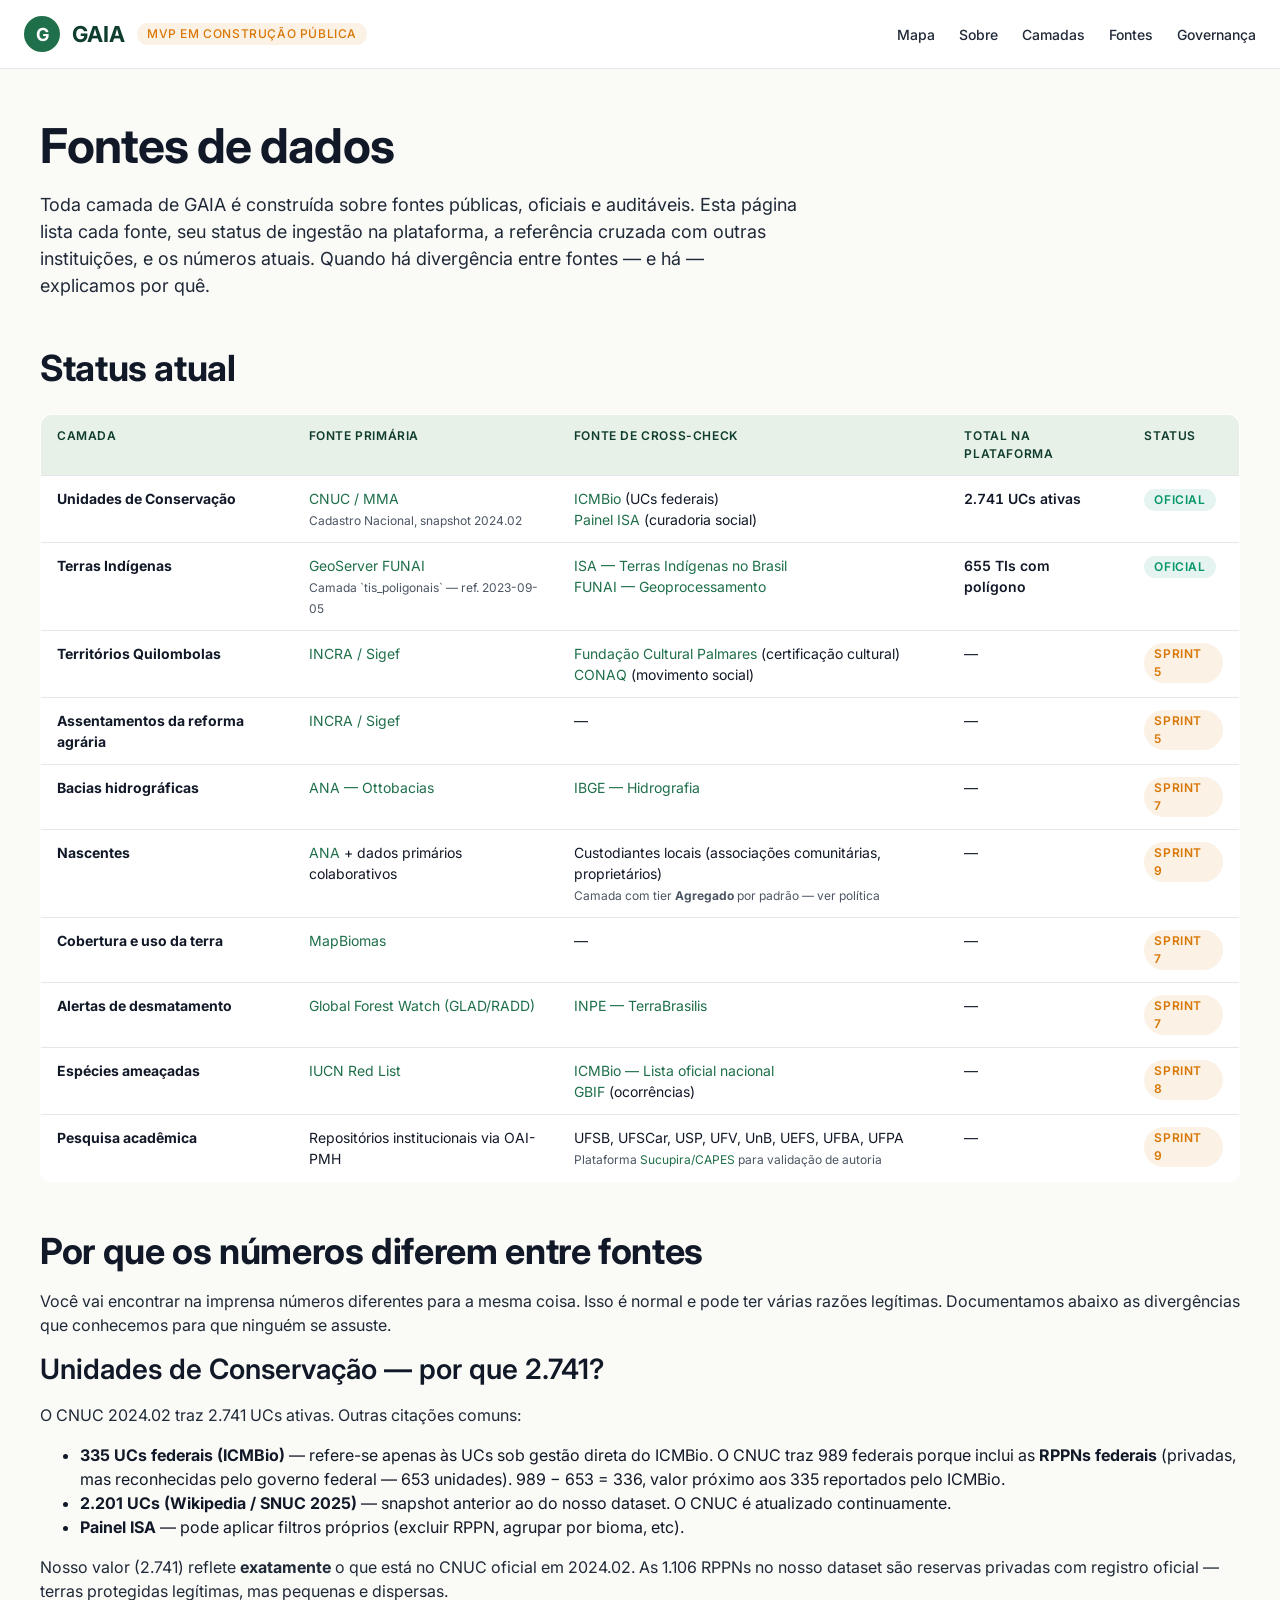
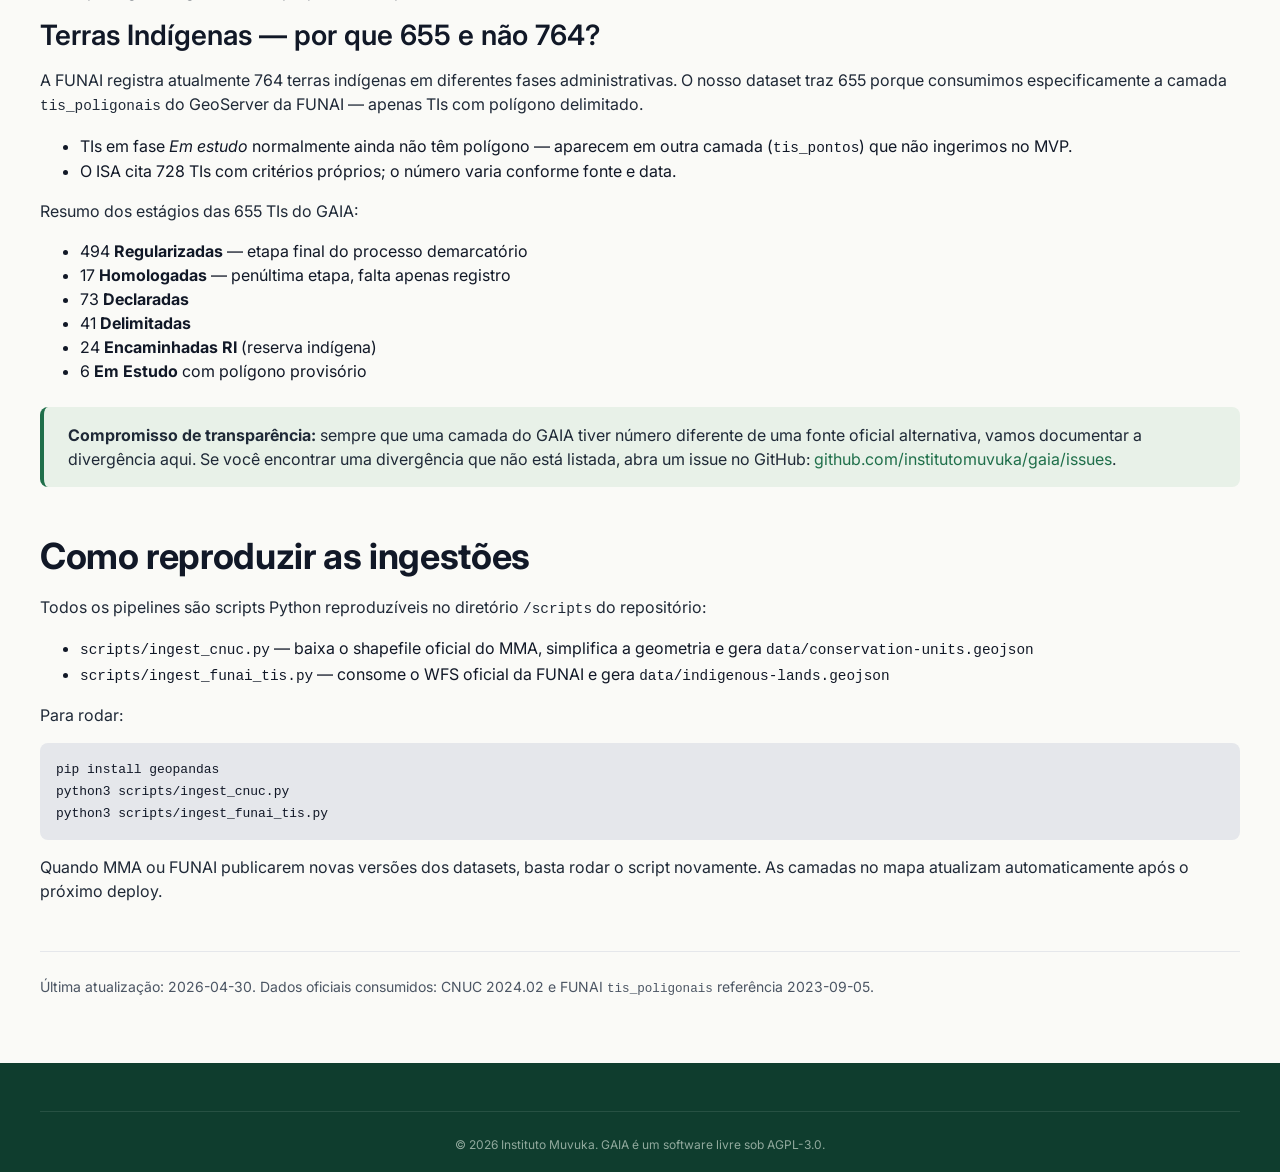
==== modules/governance/fontes.html @ 679b0a31 "feat: ingestão oficial CNUC (2741 UCs) + FUNAI (655 TIs) + página Fontes" ====
<!doctype html>
<html lang="pt-BR">
<head>
  <meta charset="utf-8" />
  <meta name="viewport" content="width=device-width, initial-scale=1, viewport-fit=cover" />
  <meta name="description" content="GAIA — fontes oficiais de dados, com auditoria pública e cross-check entre instituições." />
  <title>Fontes — GAIA</title>

  <link rel="stylesheet" href="../../styles/tokens.css" />
  <link rel="stylesheet" href="../../styles/base.css" />
  <link rel="stylesheet" href="../../styles/components.css" />

  <style>
    .fontes-table {
      width: 100%;
      border-collapse: collapse;
      margin: var(--gaia-space-6) 0;
      font-size: var(--gaia-text-sm);
      background: var(--gaia-card);
      border: 1px solid var(--gaia-border);
      border-radius: var(--gaia-radius-lg);
      overflow: hidden;
    }
    .fontes-table th, .fontes-table td {
      padding: var(--gaia-space-3) var(--gaia-space-4);
      text-align: left;
      border-bottom: 1px solid var(--gaia-border);
      vertical-align: top;
    }
    .fontes-table th {
      background: var(--gaia-green-100);
      color: var(--gaia-green-900);
      font-weight: 600;
      font-size: var(--gaia-text-xs);
      text-transform: uppercase;
      letter-spacing: 0.05em;
    }
    .fontes-table tr:last-child td { border-bottom: 0; }
    .fontes-table .num { font-variant-numeric: tabular-nums; font-weight: 600; }

    .fontes-status {
      display: inline-block;
      padding: 2px 10px;
      border-radius: var(--gaia-radius-pill);
      font-size: var(--gaia-text-xs);
      font-weight: 600;
      text-transform: uppercase;
      letter-spacing: 0.05em;
    }
    .fontes-status--official { background: rgba(5, 150, 105, 0.1); color: var(--gaia-success-500); }
    .fontes-status--planned  { background: rgba(217, 119, 6, 0.1); color: var(--gaia-warn-500); }
    .fontes-status--review   { background: rgba(31, 111, 74, 0.1); color: var(--gaia-green-700); }

    .fontes-callout {
      background: var(--gaia-green-100);
      border-left: 4px solid var(--gaia-green-700);
      padding: var(--gaia-space-4) var(--gaia-space-6);
      border-radius: var(--gaia-radius-md);
      margin: var(--gaia-space-6) 0;
    }
    .fontes-callout p { margin: 0; }
  </style>
</head>
<body>
  <a href="#main" class="skip-link">Pular para o conteúdo</a>

  <header class="gaia-header" role="banner">
    <a href="../../index.html" class="gaia-header__brand" style="text-decoration: none; display: flex; align-items: center; gap: var(--gaia-space-3);">
      <span class="gaia-header__brand-mark" aria-hidden="true">G</span>
      <span>GAIA</span>
      <span style="font-size: var(--gaia-text-xs); font-weight: 500; color: var(--gaia-warn-500); background: rgba(217, 119, 6, 0.1); padding: 2px 10px; border-radius: var(--gaia-radius-pill); text-transform: uppercase; letter-spacing: 0.05em;">MVP em construção pública</span>
    </a>
    <nav aria-label="Navegação principal">
      <ul class="gaia-header__nav">
        <li><a href="../map/map.html">Mapa</a></li>
        <li><a href="../../index.html#sobre">Sobre</a></li>
        <li><a href="../../index.html#camadas">Camadas</a></li>
        <li><a href="./fontes.html">Fontes</a></li>
        <li><a href="../../index.html#governanca">Governança</a></li>
      </ul>
    </nav>
  </header>

  <main id="main" class="gaia-container" style="padding: var(--gaia-space-12) 0;">

    <h1>Fontes de dados</h1>
    <p style="font-size: var(--gaia-text-lg); max-width: 760px;">
      Toda camada de GAIA é construída sobre fontes públicas, oficiais e auditáveis. Esta página lista cada fonte, seu status de ingestão na plataforma, a referência cruzada com outras instituições, e os números atuais. Quando há divergência entre fontes — e há — explicamos por quê.
    </p>

    <h2 style="margin-top: var(--gaia-space-12);">Status atual</h2>

    <table class="fontes-table">
      <thead>
        <tr>
          <th>Camada</th>
          <th>Fonte primária</th>
          <th>Fonte de cross-check</th>
          <th>Total na plataforma</th>
          <th>Status</th>
        </tr>
      </thead>
      <tbody>
        <tr>
          <td><strong>Unidades de Conservação</strong></td>
          <td>
            <a href="https://dados.mma.gov.br/dataset/unidadesdeconservacao" target="_blank" rel="noopener">CNUC / MMA</a><br>
            <span style="color: var(--gaia-ink-500); font-size: var(--gaia-text-xs);">Cadastro Nacional, snapshot 2024.02</span>
          </td>
          <td>
            <a href="https://www.gov.br/icmbio/" target="_blank" rel="noopener">ICMBio</a> (UCs federais)<br>
            <a href="https://uc.socioambiental.org/" target="_blank" rel="noopener">Painel ISA</a> (curadoria social)
          </td>
          <td class="num">2.741 UCs ativas</td>
          <td><span class="fontes-status fontes-status--official">Oficial</span></td>
        </tr>
        <tr>
          <td><strong>Terras Indígenas</strong></td>
          <td>
            <a href="https://geoserver.funai.gov.br/" target="_blank" rel="noopener">GeoServer FUNAI</a><br>
            <span style="color: var(--gaia-ink-500); font-size: var(--gaia-text-xs);">Camada `tis_poligonais` — ref. 2023-09-05</span>
          </td>
          <td>
            <a href="https://terrasindigenas.org.br/" target="_blank" rel="noopener">ISA — Terras Indígenas no Brasil</a><br>
            <a href="https://www.gov.br/funai/pt-br/atuacao/terras-indigenas/geoprocessamento-e-mapas" target="_blank" rel="noopener">FUNAI — Geoprocessamento</a>
          </td>
          <td class="num">655 TIs com polígono</td>
          <td><span class="fontes-status fontes-status--official">Oficial</span></td>
        </tr>
        <tr>
          <td><strong>Territórios Quilombolas</strong></td>
          <td>
            <a href="https://acervofundiario.incra.gov.br/" target="_blank" rel="noopener">INCRA / Sigef</a>
          </td>
          <td>
            <a href="https://www.gov.br/palmares/" target="_blank" rel="noopener">Fundação Cultural Palmares</a> (certificação cultural)<br>
            <a href="https://www.conaq.org.br/" target="_blank" rel="noopener">CONAQ</a> (movimento social)
          </td>
          <td>—</td>
          <td><span class="fontes-status fontes-status--planned">Sprint 5</span></td>
        </tr>
        <tr>
          <td><strong>Assentamentos da reforma agrária</strong></td>
          <td>
            <a href="https://acervofundiario.incra.gov.br/" target="_blank" rel="noopener">INCRA / Sigef</a>
          </td>
          <td>—</td>
          <td>—</td>
          <td><span class="fontes-status fontes-status--planned">Sprint 5</span></td>
        </tr>
        <tr>
          <td><strong>Bacias hidrográficas</strong></td>
          <td>
            <a href="https://metadados.snirh.gov.br/" target="_blank" rel="noopener">ANA — Ottobacias</a>
          </td>
          <td>
            <a href="https://www.ibge.gov.br/geociencias/" target="_blank" rel="noopener">IBGE — Hidrografia</a>
          </td>
          <td>—</td>
          <td><span class="fontes-status fontes-status--planned">Sprint 7</span></td>
        </tr>
        <tr>
          <td><strong>Nascentes</strong></td>
          <td>
            <a href="https://www.ana.gov.br/" target="_blank" rel="noopener">ANA</a> + dados primários colaborativos
          </td>
          <td>
            Custodiantes locais (associações comunitárias, proprietários)<br>
            <span style="color: var(--gaia-ink-500); font-size: var(--gaia-text-xs);">Camada com tier <strong>Agregado</strong> por padrão — ver política</span>
          </td>
          <td>—</td>
          <td><span class="fontes-status fontes-status--planned">Sprint 9</span></td>
        </tr>
        <tr>
          <td><strong>Cobertura e uso da terra</strong></td>
          <td>
            <a href="https://mapbiomas.org/" target="_blank" rel="noopener">MapBiomas</a>
          </td>
          <td>—</td>
          <td>—</td>
          <td><span class="fontes-status fontes-status--planned">Sprint 7</span></td>
        </tr>
        <tr>
          <td><strong>Alertas de desmatamento</strong></td>
          <td>
            <a href="https://www.globalforestwatch.org/" target="_blank" rel="noopener">Global Forest Watch (GLAD/RADD)</a>
          </td>
          <td>
            <a href="http://terrabrasilis.dpi.inpe.br/" target="_blank" rel="noopener">INPE — TerraBrasilis</a>
          </td>
          <td>—</td>
          <td><span class="fontes-status fontes-status--planned">Sprint 7</span></td>
        </tr>
        <tr>
          <td><strong>Espécies ameaçadas</strong></td>
          <td>
            <a href="https://www.iucnredlist.org/" target="_blank" rel="noopener">IUCN Red List</a>
          </td>
          <td>
            <a href="https://www.gov.br/icmbio/pt-br/assuntos/biodiversidade/fauna-brasileira/lista-de-especies" target="_blank" rel="noopener">ICMBio — Lista oficial nacional</a><br>
            <a href="https://www.gbif.org/" target="_blank" rel="noopener">GBIF</a> (ocorrências)
          </td>
          <td>—</td>
          <td><span class="fontes-status fontes-status--planned">Sprint 8</span></td>
        </tr>
        <tr>
          <td><strong>Pesquisa acadêmica</strong></td>
          <td>
            Repositórios institucionais via OAI-PMH
          </td>
          <td>
            UFSB, UFSCar, USP, UFV, UnB, UEFS, UFBA, UFPA<br>
            <span style="color: var(--gaia-ink-500); font-size: var(--gaia-text-xs);">Plataforma <a href="https://sucupira.capes.gov.br/" target="_blank" rel="noopener">Sucupira/CAPES</a> para validação de autoria</span>
          </td>
          <td>—</td>
          <td><span class="fontes-status fontes-status--planned">Sprint 9</span></td>
        </tr>
      </tbody>
    </table>

    <h2 style="margin-top: var(--gaia-space-12);">Por que os números diferem entre fontes</h2>

    <p>Você vai encontrar na imprensa números diferentes para a mesma coisa. Isso é normal e pode ter várias razões legítimas. Documentamos abaixo as divergências que conhecemos para que ninguém se assuste.</p>

    <h3>Unidades de Conservação — por que 2.741?</h3>

    <p>O CNUC 2024.02 traz 2.741 UCs ativas. Outras citações comuns:</p>

    <ul>
      <li><strong>335 UCs federais (ICMBio)</strong> — refere-se apenas às UCs sob gestão direta do ICMBio. O CNUC traz 989 federais porque inclui as <strong>RPPNs federais</strong> (privadas, mas reconhecidas pelo governo federal — 653 unidades). 989 − 653 = 336, valor próximo aos 335 reportados pelo ICMBio.</li>
      <li><strong>2.201 UCs (Wikipedia / SNUC 2025)</strong> — snapshot anterior ao do nosso dataset. O CNUC é atualizado continuamente.</li>
      <li><strong>Painel ISA</strong> — pode aplicar filtros próprios (excluir RPPN, agrupar por bioma, etc).</li>
    </ul>

    <p>Nosso valor (2.741) reflete <strong>exatamente</strong> o que está no CNUC oficial em 2024.02. As 1.106 RPPNs no nosso dataset são reservas privadas com registro oficial — terras protegidas legítimas, mas pequenas e dispersas.</p>

    <h3>Terras Indígenas — por que 655 e não 764?</h3>

    <p>A FUNAI registra atualmente 764 terras indígenas em diferentes fases administrativas. O nosso dataset traz 655 porque consumimos especificamente a camada <code>tis_poligonais</code> do GeoServer da FUNAI — apenas TIs com polígono delimitado.</p>

    <ul>
      <li>TIs em fase <em>Em estudo</em> normalmente ainda não têm polígono — aparecem em outra camada (<code>tis_pontos</code>) que não ingerimos no MVP.</li>
      <li>O ISA cita 728 TIs com critérios próprios; o número varia conforme fonte e data.</li>
    </ul>

    <p>Resumo dos estágios das 655 TIs do GAIA:</p>
    <ul>
      <li>494 <strong>Regularizadas</strong> — etapa final do processo demarcatório</li>
      <li>17 <strong>Homologadas</strong> — penúltima etapa, falta apenas registro</li>
      <li>73 <strong>Declaradas</strong></li>
      <li>41 <strong>Delimitadas</strong></li>
      <li>24 <strong>Encaminhadas RI</strong> (reserva indígena)</li>
      <li>6 <strong>Em Estudo</strong> com polígono provisório</li>
    </ul>

    <div class="fontes-callout">
      <p><strong>Compromisso de transparência:</strong> sempre que uma camada do GAIA tiver número diferente de uma fonte oficial alternativa, vamos documentar a divergência aqui. Se você encontrar uma divergência que não está listada, abra um issue no GitHub: <a href="https://github.com/institutomuvuka/gaia/issues" target="_blank" rel="noopener">github.com/institutomuvuka/gaia/issues</a>.</p>
    </div>

    <h2 style="margin-top: var(--gaia-space-12);">Como reproduzir as ingestões</h2>

    <p>Todos os pipelines são scripts Python reproduzíveis no diretório <code>/scripts</code> do repositório:</p>

    <ul>
      <li><code>scripts/ingest_cnuc.py</code> — baixa o shapefile oficial do MMA, simplifica a geometria e gera <code>data/conservation-units.geojson</code></li>
      <li><code>scripts/ingest_funai_tis.py</code> — consome o WFS oficial da FUNAI e gera <code>data/indigenous-lands.geojson</code></li>
    </ul>

    <p>Para rodar:</p>
    <pre><code>pip install geopandas
python3 scripts/ingest_cnuc.py
python3 scripts/ingest_funai_tis.py</code></pre>

    <p>Quando MMA ou FUNAI publicarem novas versões dos datasets, basta rodar o script novamente. As camadas no mapa atualizam automaticamente após o próximo deploy.</p>

    <p style="margin-top: var(--gaia-space-12); padding-top: var(--gaia-space-6); border-top: 1px solid var(--gaia-border); color: var(--gaia-ink-500); font-size: var(--gaia-text-sm);">
      Última atualização: 2026-04-30. Dados oficiais consumidos: CNUC 2024.02 e FUNAI <code>tis_poligonais</code> referência 2023-09-05.
    </p>

  </main>

  <footer class="gaia-footer" role="contentinfo">
    <div class="gaia-container gaia-footer__legal" style="text-align: center;">
      © 2026 Instituto Muvuka. GAIA é um software livre sob AGPL-3.0.
    </div>
  </footer>

</body>
</html>
---- styles/tokens.css ----
/* ============================================================
   GAIA — Design tokens
   Princípio: cada cor, fonte ou espaçamento usado na plataforma
   nasce aqui. Mudou aqui, muda em todo lugar.
   ============================================================ */

:root {
  /* Cores institucionais (Muvuka) */
  --gaia-green-900: #0F3D2E;   /* mata profunda */
  --gaia-green-700: #1F6F4A;   /* primário */
  --gaia-green-500: #2F9362;   /* primário claro */
  --gaia-green-300: #8FB339;   /* acento (cerrado) */
  --gaia-green-100: #E8F1E8;   /* fundo claro */

  --gaia-water-700: #1A5F8A;   /* água — usado em hidrografia/nascentes */
  --gaia-water-500: #2F8FBE;
  --gaia-water-100: #E4F1F8;

  --gaia-earth-700: #8B5A2B;   /* solo / terras */
  --gaia-earth-500: #C68B47;
  --gaia-earth-100: #F6EBDB;

  --gaia-warn-500:  #D97706;   /* alertas (desmatamento) */
  --gaia-danger-500: #B91C1C;  /* dado restrito / risco */
  --gaia-success-500: #059669;

  --gaia-ink-900: #111827;
  --gaia-ink-700: #1F2937;
  --gaia-ink-500: #4B5563;
  --gaia-ink-300: #9CA3AF;
  --gaia-ink-100: #E5E7EB;
  --gaia-bg:      #FAFAF7;
  --gaia-card:    #FFFFFF;
  --gaia-border:  #E5E7EB;

  /* Tipografia */
  --gaia-font-sans: 'Inter', -apple-system, BlinkMacSystemFont, 'Segoe UI', Roboto, sans-serif;
  --gaia-font-mono: 'JetBrains Mono', 'Consolas', monospace;

  --gaia-text-xs:   12px;
  --gaia-text-sm:   14px;
  --gaia-text-base: 16px;
  --gaia-text-lg:   18px;
  --gaia-text-xl:   22px;
  --gaia-text-2xl:  28px;
  --gaia-text-3xl:  36px;
  --gaia-text-4xl:  48px;

  --gaia-line-tight:  1.2;
  --gaia-line-normal: 1.5;
  --gaia-line-loose:  1.7;

  /* Espaçamentos */
  --gaia-space-1: 4px;
  --gaia-space-2: 8px;
  --gaia-space-3: 12px;
  --gaia-space-4: 16px;
  --gaia-space-6: 24px;
  --gaia-space-8: 32px;
  --gaia-space-12: 48px;
  --gaia-space-16: 64px;

  /* Bordas e sombras */
  --gaia-radius-sm: 4px;
  --gaia-radius-md: 8px;
  --gaia-radius-lg: 12px;
  --gaia-radius-pill: 999px;

  --gaia-shadow-sm: 0 1px 2px rgba(15, 61, 46, 0.04);
  --gaia-shadow-md: 0 4px 12px rgba(15, 61, 46, 0.08);
  --gaia-shadow-lg: 0 12px 32px rgba(15, 61, 46, 0.12);

  /* Tier de sensibilidade — referência visual da política de dados */
  --gaia-tier-public:    var(--gaia-success-500);
  --gaia-tier-aggregated: var(--gaia-warn-500);
  --gaia-tier-restricted: var(--gaia-danger-500);

  /* Z-index */
  --gaia-z-base:    1;
  --gaia-z-overlay: 10;
  --gaia-z-modal:   100;
  --gaia-z-toast:   1000;
}
---- styles/base.css ----
/* ============================================================
   GAIA — Base styles
   Reset minimalista + tipografia base.
   ============================================================ */

@import url('https://fonts.googleapis.com/css2?family=Inter:wght@400;500;600;700&display=swap');

*, *::before, *::after { box-sizing: border-box; }

html { -webkit-text-size-adjust: 100%; }

body {
  margin: 0;
  font-family: var(--gaia-font-sans);
  font-size: var(--gaia-text-base);
  line-height: var(--gaia-line-normal);
  color: var(--gaia-ink-900);
  background: var(--gaia-bg);
  -webkit-font-smoothing: antialiased;
  -moz-osx-font-smoothing: grayscale;
}

h1, h2, h3, h4, h5, h6 { margin: 0 0 var(--gaia-space-4); line-height: var(--gaia-line-tight); color: var(--gaia-ink-900); }
h1 { font-size: var(--gaia-text-4xl); font-weight: 700; letter-spacing: -0.02em; }
h2 { font-size: var(--gaia-text-3xl); font-weight: 700; letter-spacing: -0.01em; }
h3 { font-size: var(--gaia-text-2xl); font-weight: 600; }
h4 { font-size: var(--gaia-text-xl); font-weight: 600; }

p { margin: 0 0 var(--gaia-space-4); color: var(--gaia-ink-700); }

a { color: var(--gaia-green-700); text-decoration: none; }
a:hover { text-decoration: underline; }

img, svg { display: block; max-width: 100%; }

button { font-family: inherit; cursor: pointer; }

code, pre {
  font-family: var(--gaia-font-mono);
  font-size: 0.9em;
}
pre {
  background: var(--gaia-ink-100);
  padding: var(--gaia-space-4);
  border-radius: var(--gaia-radius-md);
  overflow-x: auto;
}

/* Acessibilidade */
:focus-visible {
  outline: 3px solid var(--gaia-green-500);
  outline-offset: 2px;
}

.sr-only {
  position: absolute;
  width: 1px; height: 1px;
  padding: 0; margin: -1px;
  overflow: hidden;
  clip: rect(0,0,0,0);
  white-space: nowrap;
  border: 0;
}

.skip-link {
  position: absolute; top: -40px; left: 0;
  background: var(--gaia-green-700);
  color: white;
  padding: var(--gaia-space-2) var(--gaia-space-4);
  z-index: var(--gaia-z-modal);
}
.skip-link:focus { top: 0; }

@media (prefers-reduced-motion: reduce) {
  *, *::before, *::after { transition-duration: 0.01ms !important; animation-duration: 0.01ms !important; }
}
---- styles/components.css ----
/* ============================================================
   GAIA — Componentes reutilizáveis
   Cada componente é uma classe única, sem dependências.
   ============================================================ */

/* ---- Container ---- */
.gaia-container {
  width: 100%;
  max-width: 1200px;
  margin: 0 auto;
  padding: 0 var(--gaia-space-6);
}

/* ---- Header institucional ---- */
.gaia-header {
  display: flex;
  align-items: center;
  justify-content: space-between;
  padding: var(--gaia-space-4) var(--gaia-space-6);
  background: var(--gaia-card);
  border-bottom: 1px solid var(--gaia-border);
  position: sticky; top: 0; z-index: var(--gaia-z-overlay);
}
.gaia-header__brand {
  display: flex; align-items: center; gap: var(--gaia-space-3);
  font-weight: 700; font-size: var(--gaia-text-xl);
  color: var(--gaia-green-900);
}
.gaia-header__brand-mark {
  width: 36px; height: 36px;
  background: var(--gaia-green-700);
  border-radius: var(--gaia-radius-pill);
  display: flex; align-items: center; justify-content: center;
  color: white; font-weight: 700; font-size: var(--gaia-text-lg);
}
.gaia-header__nav {
  display: flex; gap: var(--gaia-space-6);
  list-style: none; padding: 0; margin: 0;
}
.gaia-header__nav a {
  color: var(--gaia-ink-700);
  font-weight: 500;
  font-size: var(--gaia-text-sm);
}
.gaia-header__nav a:hover { color: var(--gaia-green-700); }

/* ---- Botões ---- */
.gaia-btn {
  display: inline-flex; align-items: center; gap: var(--gaia-space-2);
  padding: var(--gaia-space-3) var(--gaia-space-6);
  font-size: var(--gaia-text-sm);
  font-weight: 600;
  border-radius: var(--gaia-radius-md);
  border: 1px solid transparent;
  transition: all 150ms ease;
}
.gaia-btn--primary {
  background: var(--gaia-green-700);
  color: white;
}
.gaia-btn--primary:hover { background: var(--gaia-green-900); }
.gaia-btn--secondary {
  background: var(--gaia-card);
  color: var(--gaia-ink-700);
  border-color: var(--gaia-border);
}
.gaia-btn--secondary:hover { border-color: var(--gaia-green-500); color: var(--gaia-green-700); }

/* ---- Card ---- */
.gaia-card {
  background: var(--gaia-card);
  border: 1px solid var(--gaia-border);
  border-radius: var(--gaia-radius-lg);
  padding: var(--gaia-space-6);
  box-shadow: var(--gaia-shadow-sm);
}

/* ---- Hero ---- */
.gaia-hero {
  padding: var(--gaia-space-16) 0 var(--gaia-space-12);
  background: linear-gradient(135deg, var(--gaia-green-100) 0%, var(--gaia-water-100) 100%);
  border-bottom: 1px solid var(--gaia-border);
}
.gaia-hero__title {
  font-size: clamp(36px, 6vw, 64px);
  font-weight: 700;
  letter-spacing: -0.03em;
  line-height: 1.05;
  color: var(--gaia-green-900);
  margin-bottom: var(--gaia-space-6);
}
.gaia-hero__title em { color: var(--gaia-green-700); font-style: normal; }
.gaia-hero__lead {
  font-size: var(--gaia-text-xl);
  line-height: var(--gaia-line-loose);
  color: var(--gaia-ink-700);
  max-width: 720px;
}
.gaia-hero__cta {
  display: flex; gap: var(--gaia-space-4); margin-top: var(--gaia-space-8); flex-wrap: wrap;
}

/* ---- Grid de features ---- */
.gaia-grid {
  display: grid;
  gap: var(--gaia-space-6);
  grid-template-columns: repeat(auto-fit, minmax(280px, 1fr));
}
.gaia-feature__icon {
  width: 48px; height: 48px;
  border-radius: var(--gaia-radius-md);
  background: var(--gaia-green-100);
  color: var(--gaia-green-700);
  display: flex; align-items: center; justify-content: center;
  font-size: var(--gaia-text-2xl);
  margin-bottom: var(--gaia-space-4);
}
.gaia-feature__title {
  font-size: var(--gaia-text-lg);
  font-weight: 600;
  margin-bottom: var(--gaia-space-2);
}
.gaia-feature__desc {
  font-size: var(--gaia-text-sm);
  color: var(--gaia-ink-500);
}

/* ---- Tier badge (política de dados sensíveis) ---- */
.gaia-tier {
  display: inline-flex; align-items: center; gap: var(--gaia-space-2);
  padding: var(--gaia-space-1) var(--gaia-space-3);
  border-radius: var(--gaia-radius-pill);
  font-size: var(--gaia-text-xs);
  font-weight: 600;
  text-transform: uppercase;
  letter-spacing: 0.05em;
}
.gaia-tier--public {
  background: rgba(5, 150, 105, 0.1);
  color: var(--gaia-success-500);
}
.gaia-tier--aggregated {
  background: rgba(217, 119, 6, 0.1);
  color: var(--gaia-warn-500);
}
.gaia-tier--restricted {
  background: rgba(185, 28, 28, 0.1);
  color: var(--gaia-danger-500);
}
.gaia-tier__dot {
  width: 8px; height: 8px; border-radius: 50%;
  background: currentColor;
}

/* ---- Footer ---- */
.gaia-footer {
  background: var(--gaia-green-900);
  color: var(--gaia-green-100);
  padding: var(--gaia-space-12) 0 var(--gaia-space-6);
}
.gaia-footer__grid {
  display: grid;
  grid-template-columns: 2fr 1fr 1fr 1fr;
  gap: var(--gaia-space-8);
  margin-bottom: var(--gaia-space-8);
}
.gaia-footer h4 {
  color: white;
  font-size: var(--gaia-text-sm);
  text-transform: uppercase;
  letter-spacing: 0.1em;
  margin-bottom: var(--gaia-space-4);
}
.gaia-footer ul { list-style: none; padding: 0; margin: 0; }
.gaia-footer ul li { margin-bottom: var(--gaia-space-2); }
.gaia-footer a { color: var(--gaia-green-100); font-size: var(--gaia-text-sm); }
.gaia-footer a:hover { color: white; }
.gaia-footer__legal {
  border-top: 1px solid rgba(255,255,255,0.1);
  padding-top: var(--gaia-space-6);
  font-size: var(--gaia-text-xs);
  color: rgba(232, 241, 232, 0.6);
}
@media (max-width: 720px) {
  .gaia-footer__grid { grid-template-columns: 1fr 1fr; }
  .gaia-header__nav { display: none; }
}
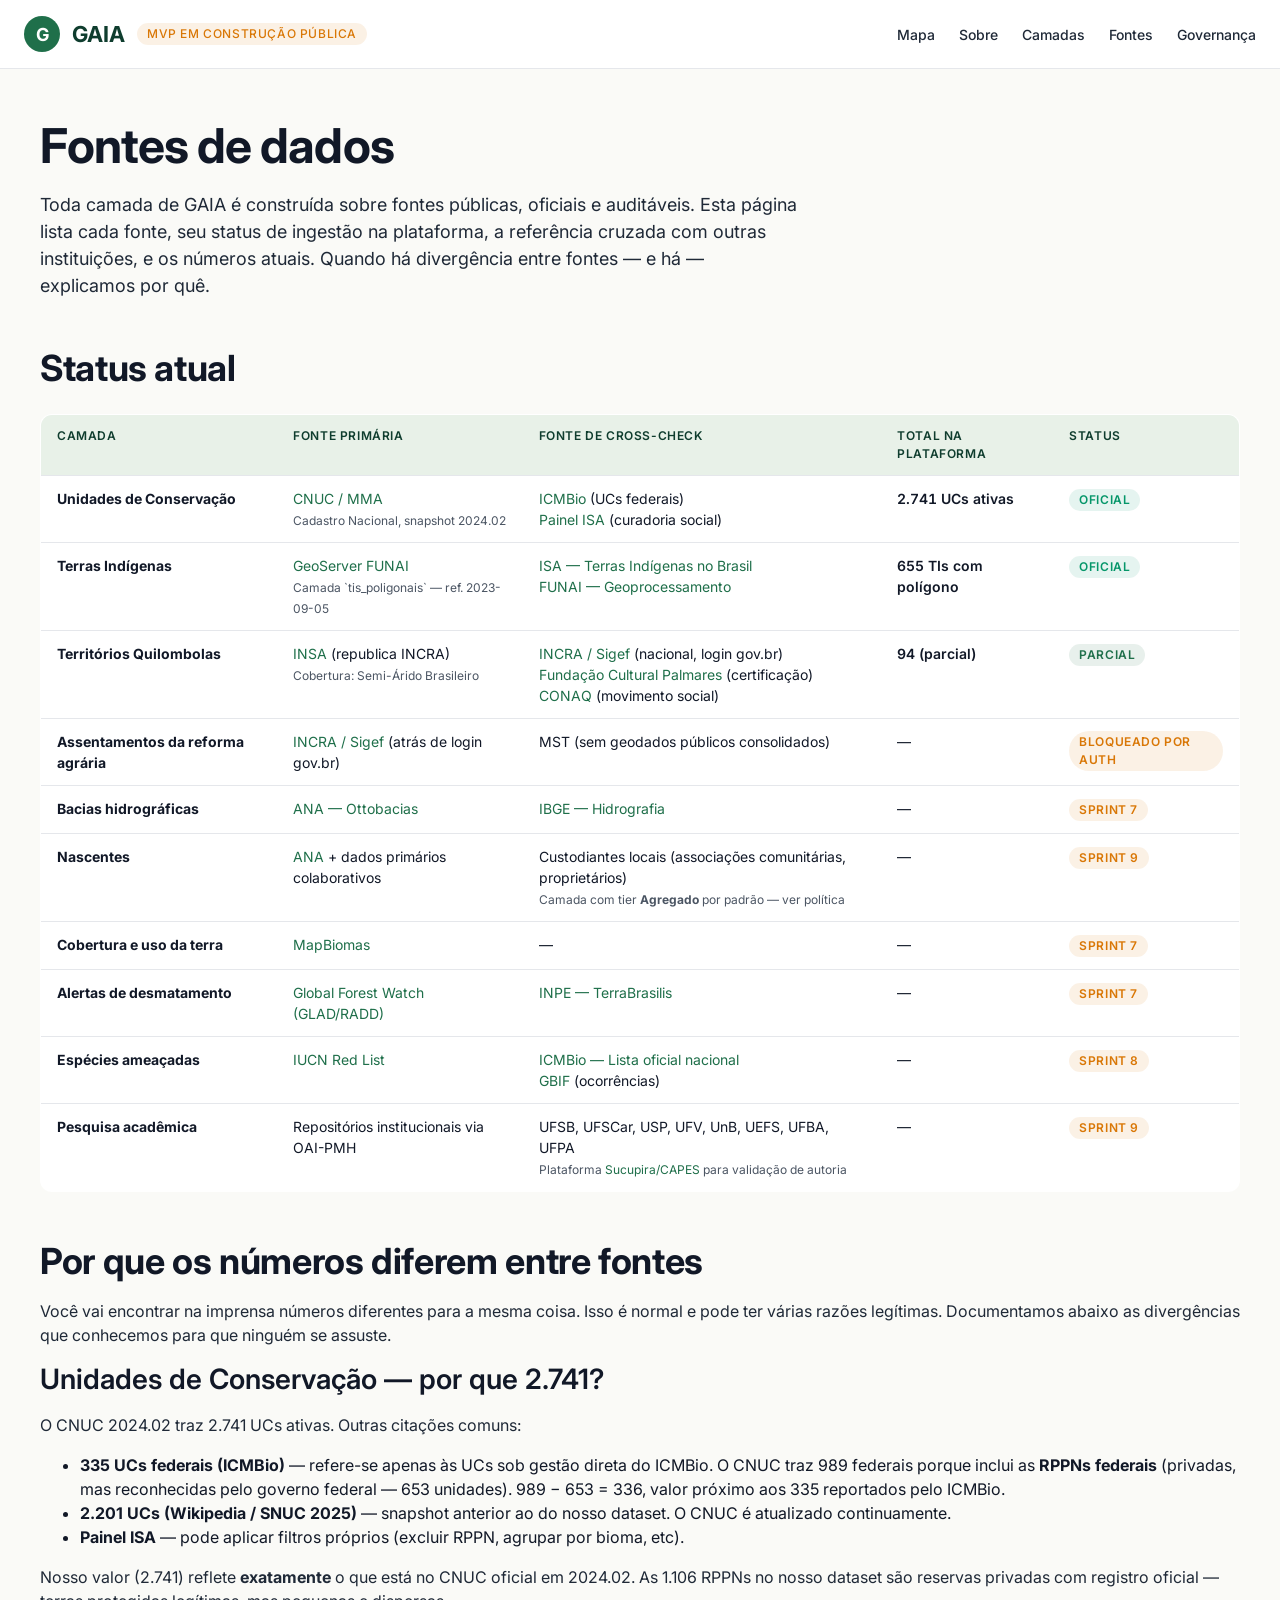
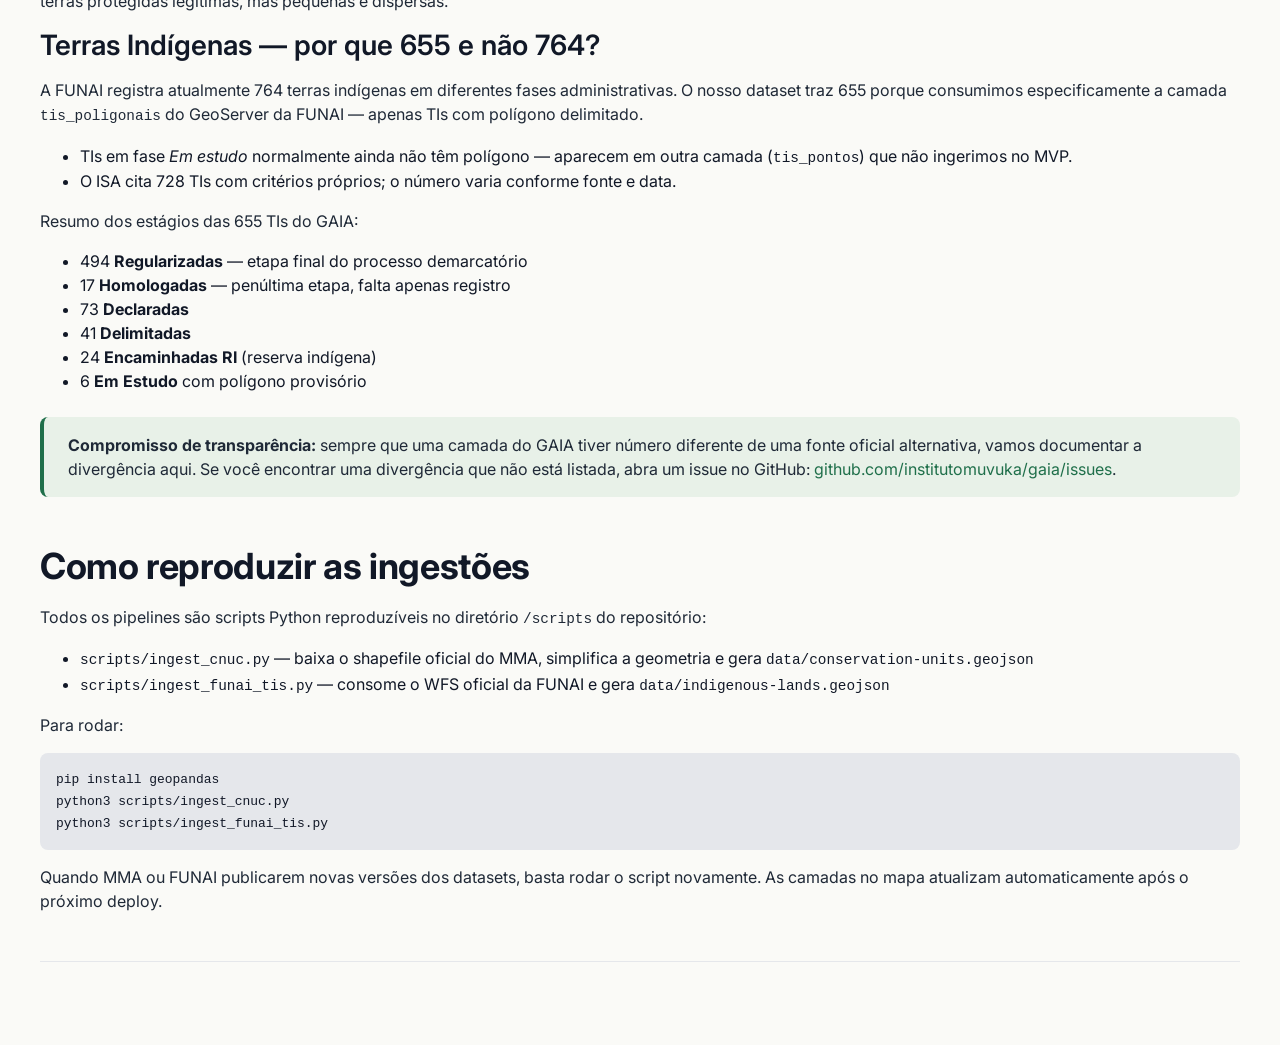
==== commit 9b876a0c: "feat: basemap OSM + camada Quilombolas SAB + busca por município (IBGE + Nominatim) - basemap trocad" ====
--- a/modules/governance/fontes.html
+++ b/modules/governance/fontes.html
@@ -130,23 +130,27 @@
         <tr>
           <td><strong>Territórios Quilombolas</strong></td>
           <td>
-            <a href="https://acervofundiario.incra.gov.br/" target="_blank" rel="noopener">INCRA / Sigef</a>
-          </td>
-          <td>
-            <a href="https://www.gov.br/palmares/" target="_blank" rel="noopener">Fundação Cultural Palmares</a> (certificação cultural)<br>
+            <a href="https://www.gov.br/insa/pt-br/centrais-de-conteudo/mapas" target="_blank" rel="noopener">INSA</a> (republica INCRA)<br>
+            <span style="color: var(--gaia-ink-500); font-size: var(--gaia-text-xs);">Cobertura: Semi-Árido Brasileiro</span>
+          </td>
+          <td>
+            <a href="https://acervofundiario.incra.gov.br/" target="_blank" rel="noopener">INCRA / Sigef</a> (nacional, login gov.br)<br>
+            <a href="https://www.gov.br/palmares/" target="_blank" rel="noopener">Fundação Cultural Palmares</a> (certificação)<br>
             <a href="https://www.conaq.org.br/" target="_blank" rel="noopener">CONAQ</a> (movimento social)
           </td>
-          <td>—</td>
-          <td><span class="fontes-status fontes-status--planned">Sprint 5</span></td>
+          <td class="num">94 (parcial)</td>
+          <td><span class="fontes-status fontes-status--review">Parcial</span></td>
         </tr>
         <tr>
           <td><strong>Assentamentos da reforma agrária</strong></td>
           <td>
-            <a href="https://acervofundiario.incra.gov.br/" target="_blank" rel="noopener">INCRA / Sigef</a>
-          </td>
-          <td>—</td>
-          <td>—</td>
-          <td><span class="fontes-status fontes-status--planned">Sprint 5</span></td>
+            <a href="https://acervofundiario.incra.gov.br/" target="_blank" rel="noopener">INCRA / Sigef</a> (atrás de login gov.br)
+          </td>
+          <td>
+            MST (sem geodados públicos consolidados)
+          </td>
+          <td>—</td>
+          <td><span class="fontes-status fontes-status--planned">Bloqueado por auth</span></td>
         </tr>
         <tr>
           <td><strong>Bacias hidrográficas</strong></td>
@@ -274,16 +278,3 @@
     <p>Quando MMA ou FUNAI publicarem novas versões dos datasets, basta rodar o script novamente. As camadas no mapa atualizam automaticamente após o próximo deploy.</p>
 
     <p style="margin-top: var(--gaia-space-12); padding-top: var(--gaia-space-6); border-top: 1px solid var(--gaia-border); color: var(--gaia-ink-500); font-size: var(--gaia-text-sm);">
-      Última atualização: 2026-04-30. Dados oficiais consumidos: CNUC 2024.02 e FUNAI <code>tis_poligonais</code> referência 2023-09-05.
-    </p>
-
-  </main>
-
-  <footer class="gaia-footer" role="contentinfo">
-    <div class="gaia-container gaia-footer__legal" style="text-align: center;">
-      © 2026 Instituto Muvuka. GAIA é um software livre sob AGPL-3.0.
-    </div>
-  </footer>
-
-</body>
-</html>
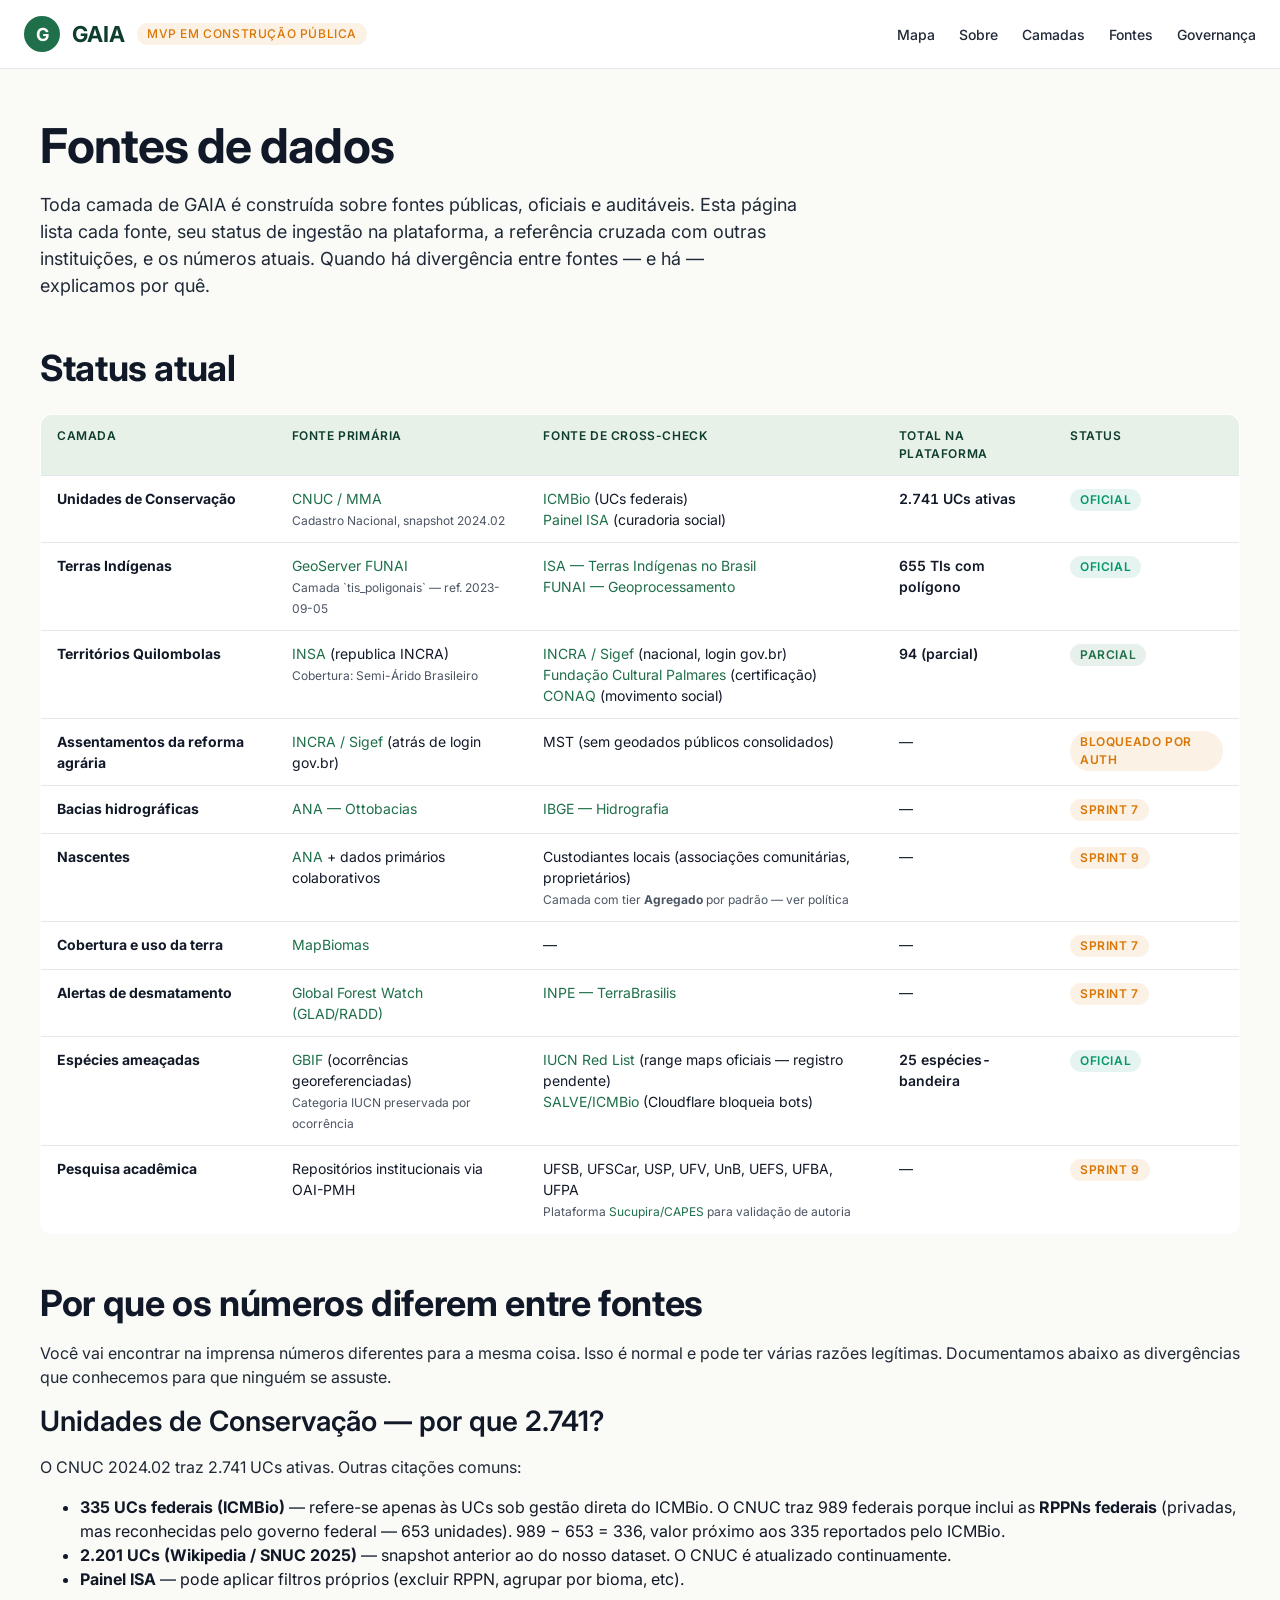
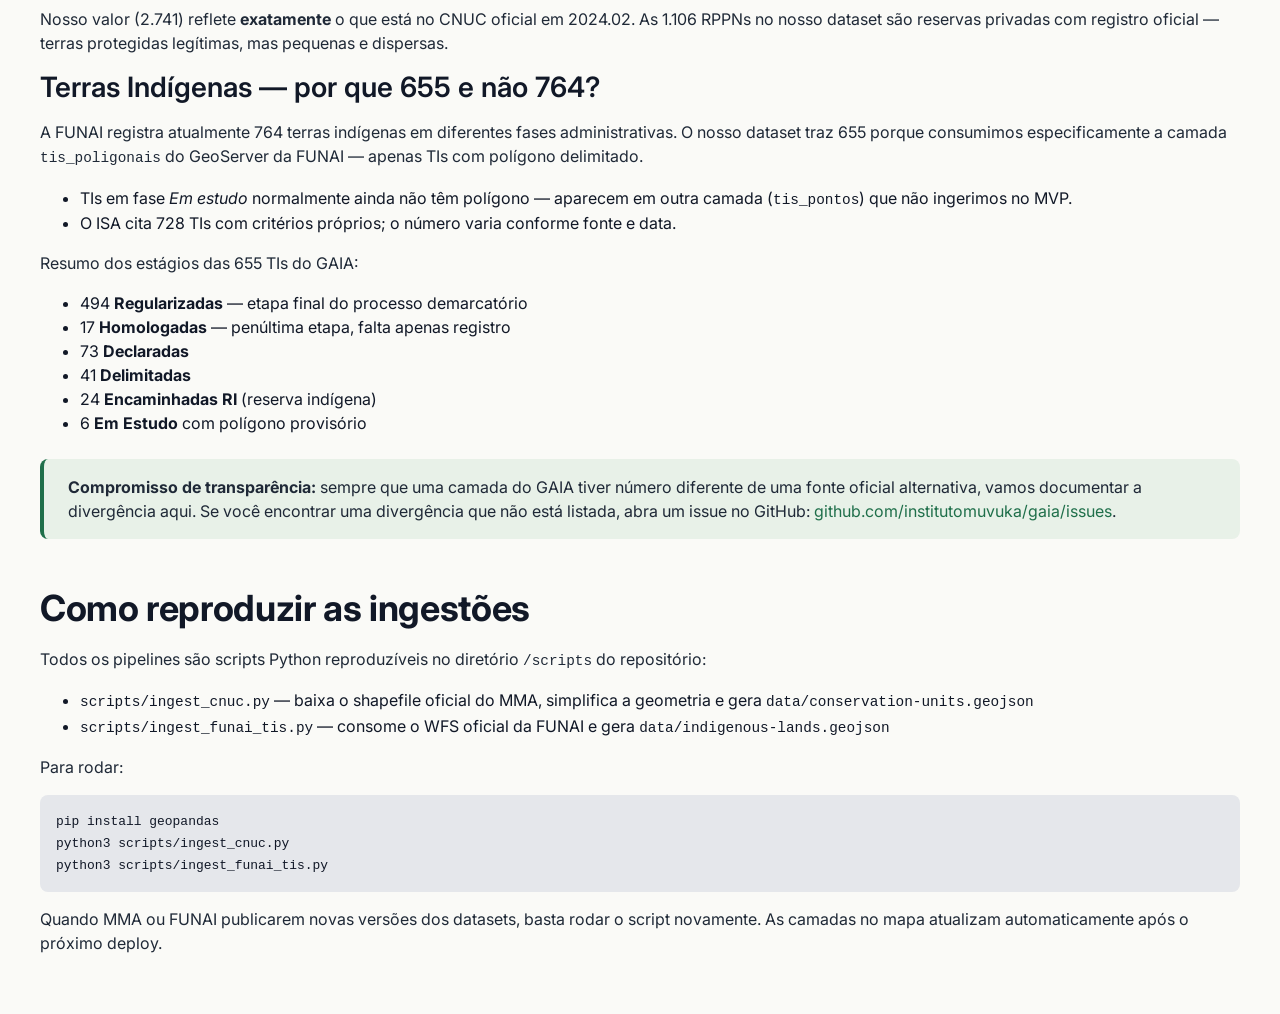
==== commit 2a6f32eb: "feat(species): camada espécies ameaçadas com 25 espécies-bandeira (GBIF + IUCN) - ingestão automatiz" ====
--- a/modules/governance/fontes.html
+++ b/modules/governance/fontes.html
@@ -198,14 +198,15 @@
         <tr>
           <td><strong>Espécies ameaçadas</strong></td>
           <td>
-            <a href="https://www.iucnredlist.org/" target="_blank" rel="noopener">IUCN Red List</a>
-          </td>
-          <td>
-            <a href="https://www.gov.br/icmbio/pt-br/assuntos/biodiversidade/fauna-brasileira/lista-de-especies" target="_blank" rel="noopener">ICMBio — Lista oficial nacional</a><br>
-            <a href="https://www.gbif.org/" target="_blank" rel="noopener">GBIF</a> (ocorrências)
-          </td>
-          <td>—</td>
-          <td><span class="fontes-status fontes-status--planned">Sprint 8</span></td>
+            <a href="https://www.gbif.org/" target="_blank" rel="noopener">GBIF</a> (ocorrências georeferenciadas)<br>
+            <span style="color: var(--gaia-ink-500); font-size: var(--gaia-text-xs);">Categoria IUCN preservada por ocorrência</span>
+          </td>
+          <td>
+            <a href="https://www.iucnredlist.org/" target="_blank" rel="noopener">IUCN Red List</a> (range maps oficiais — registro pendente)<br>
+            <a href="https://salve.icmbio.gov.br/" target="_blank" rel="noopener">SALVE/ICMBio</a> (Cloudflare bloqueia bots)
+          </td>
+          <td class="num">25 espécies-bandeira</td>
+          <td><span class="fontes-status fontes-status--official">Oficial</span></td>
         </tr>
         <tr>
           <td><strong>Pesquisa acadêmica</strong></td>
@@ -277,4 +278,4 @@
 
     <p>Quando MMA ou FUNAI publicarem novas versões dos datasets, basta rodar o script novamente. As camadas no mapa atualizam automaticamente após o próximo deploy.</p>
 
-    <p style="margin-top: var(--gaia-space-12); padding-top: var(--gaia-space-6); border-top: 1px solid var(--gaia-border); color: var(--gaia-ink-500); font-size: var(--gaia-text-sm);">
+    <p style
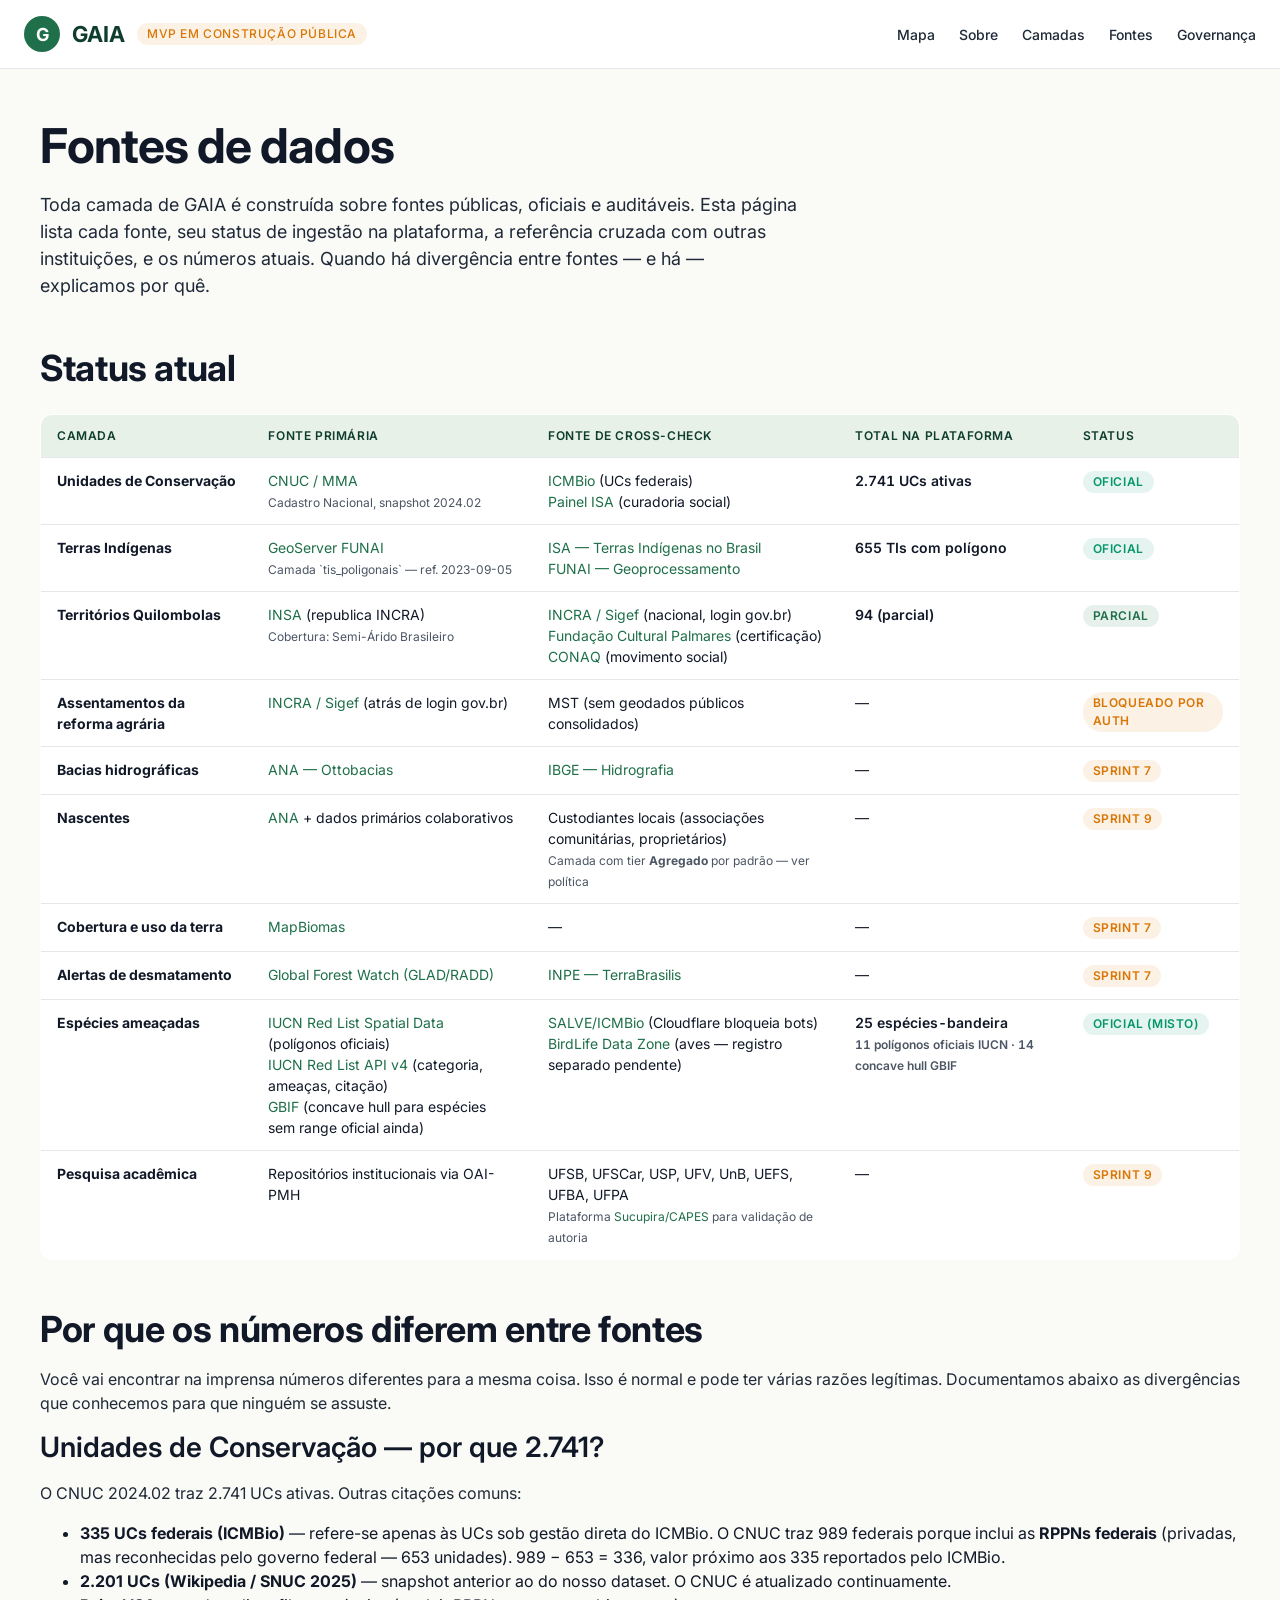
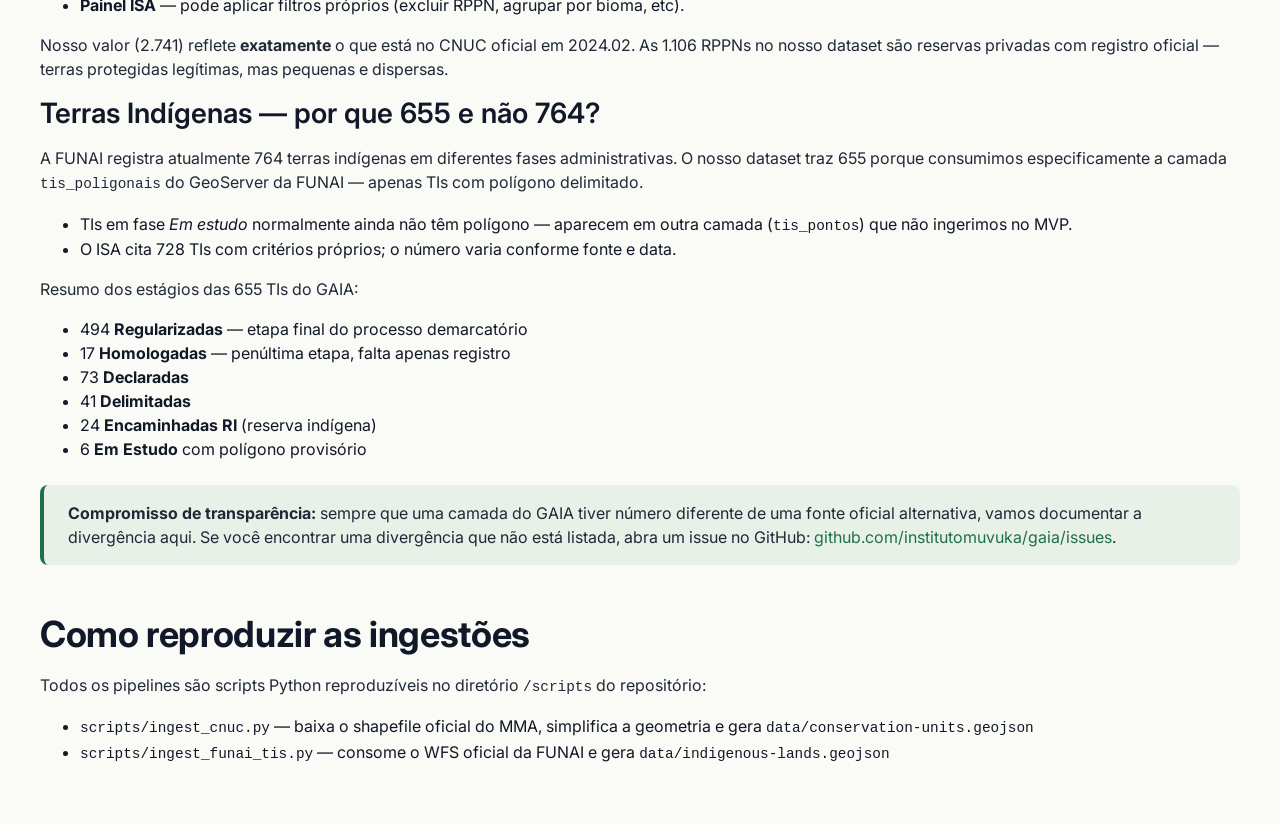
==== commit 4e0fbdcc: "feat(species): substitui 11 concave hulls por polígonos oficiais IUCN Spatial Data Polígonos oficiai" ====
--- a/modules/governance/fontes.html
+++ b/modules/governance/fontes.html
@@ -198,15 +198,16 @@
         <tr>
           <td><strong>Espécies ameaçadas</strong></td>
           <td>
-            <a href="https://www.gbif.org/" target="_blank" rel="noopener">GBIF</a> (ocorrências georeferenciadas)<br>
-            <span style="color: var(--gaia-ink-500); font-size: var(--gaia-text-xs);">Categoria IUCN preservada por ocorrência</span>
-          </td>
-          <td>
-            <a href="https://www.iucnredlist.org/" target="_blank" rel="noopener">IUCN Red List</a> (range maps oficiais — registro pendente)<br>
-            <a href="https://salve.icmbio.gov.br/" target="_blank" rel="noopener">SALVE/ICMBio</a> (Cloudflare bloqueia bots)
-          </td>
-          <td class="num">25 espécies-bandeira</td>
-          <td><span class="fontes-status fontes-status--official">Oficial</span></td>
+            <a href="https://www.iucnredlist.org/resources/spatial-data-download" target="_blank" rel="noopener">IUCN Red List Spatial Data</a> (polígonos oficiais)<br>
+            <a href="https://api.iucnredlist.org/api/v4" target="_blank" rel="noopener">IUCN Red List API v4</a> (categoria, ameaças, citação)<br>
+            <a href="https://www.gbif.org/" target="_blank" rel="noopener">GBIF</a> (concave hull para espécies sem range oficial ainda)
+          </td>
+          <td>
+            <a href="https://salve.icmbio.gov.br/" target="_blank" rel="noopener">SALVE/ICMBio</a> (Cloudflare bloqueia bots)<br>
+            <a href="https://datazone.birdlife.org/" target="_blank" rel="noopener">BirdLife Data Zone</a> (aves — registro separado pendente)
+          </td>
+          <td class="num">25 espécies-bandeira<br><span style="color: var(--gaia-ink-500); font-size: var(--gaia-text-xs);">11 polígonos oficiais IUCN · 14 concave hull GBIF</span></td>
+          <td><span class="fontes-status fontes-status--official">Oficial (misto)</span></td>
         </tr>
         <tr>
           <td><strong>Pesquisa acadêmica</strong></td>
@@ -268,14 +269,4 @@
 
     <ul>
       <li><code>scripts/ingest_cnuc.py</code> — baixa o shapefile oficial do MMA, simplifica a geometria e gera <code>data/conservation-units.geojson</code></li>
-      <li><code>scripts/ingest_funai_tis.py</code> — consome o WFS oficial da FUNAI e gera <code>data/indigenous-lands.geojson</code></li>
-    </ul>
-
-    <p>Para rodar:</p>
-    <pre><code>pip install geopandas
-python3 scripts/ingest_cnuc.py
-python3 scripts/ingest_funai_tis.py</code></pre>
-
-    <p>Quando MMA ou FUNAI publicarem novas versões dos datasets, basta rodar o script novamente. As camadas no mapa atualizam automaticamente após o próximo deploy.</p>
-
-    <p style+      <li><code>scripts/ingest_funai_tis.py</code> — consome o WFS oficial da FUNAI e gera <code>data/indigenous-lands.geojson</c
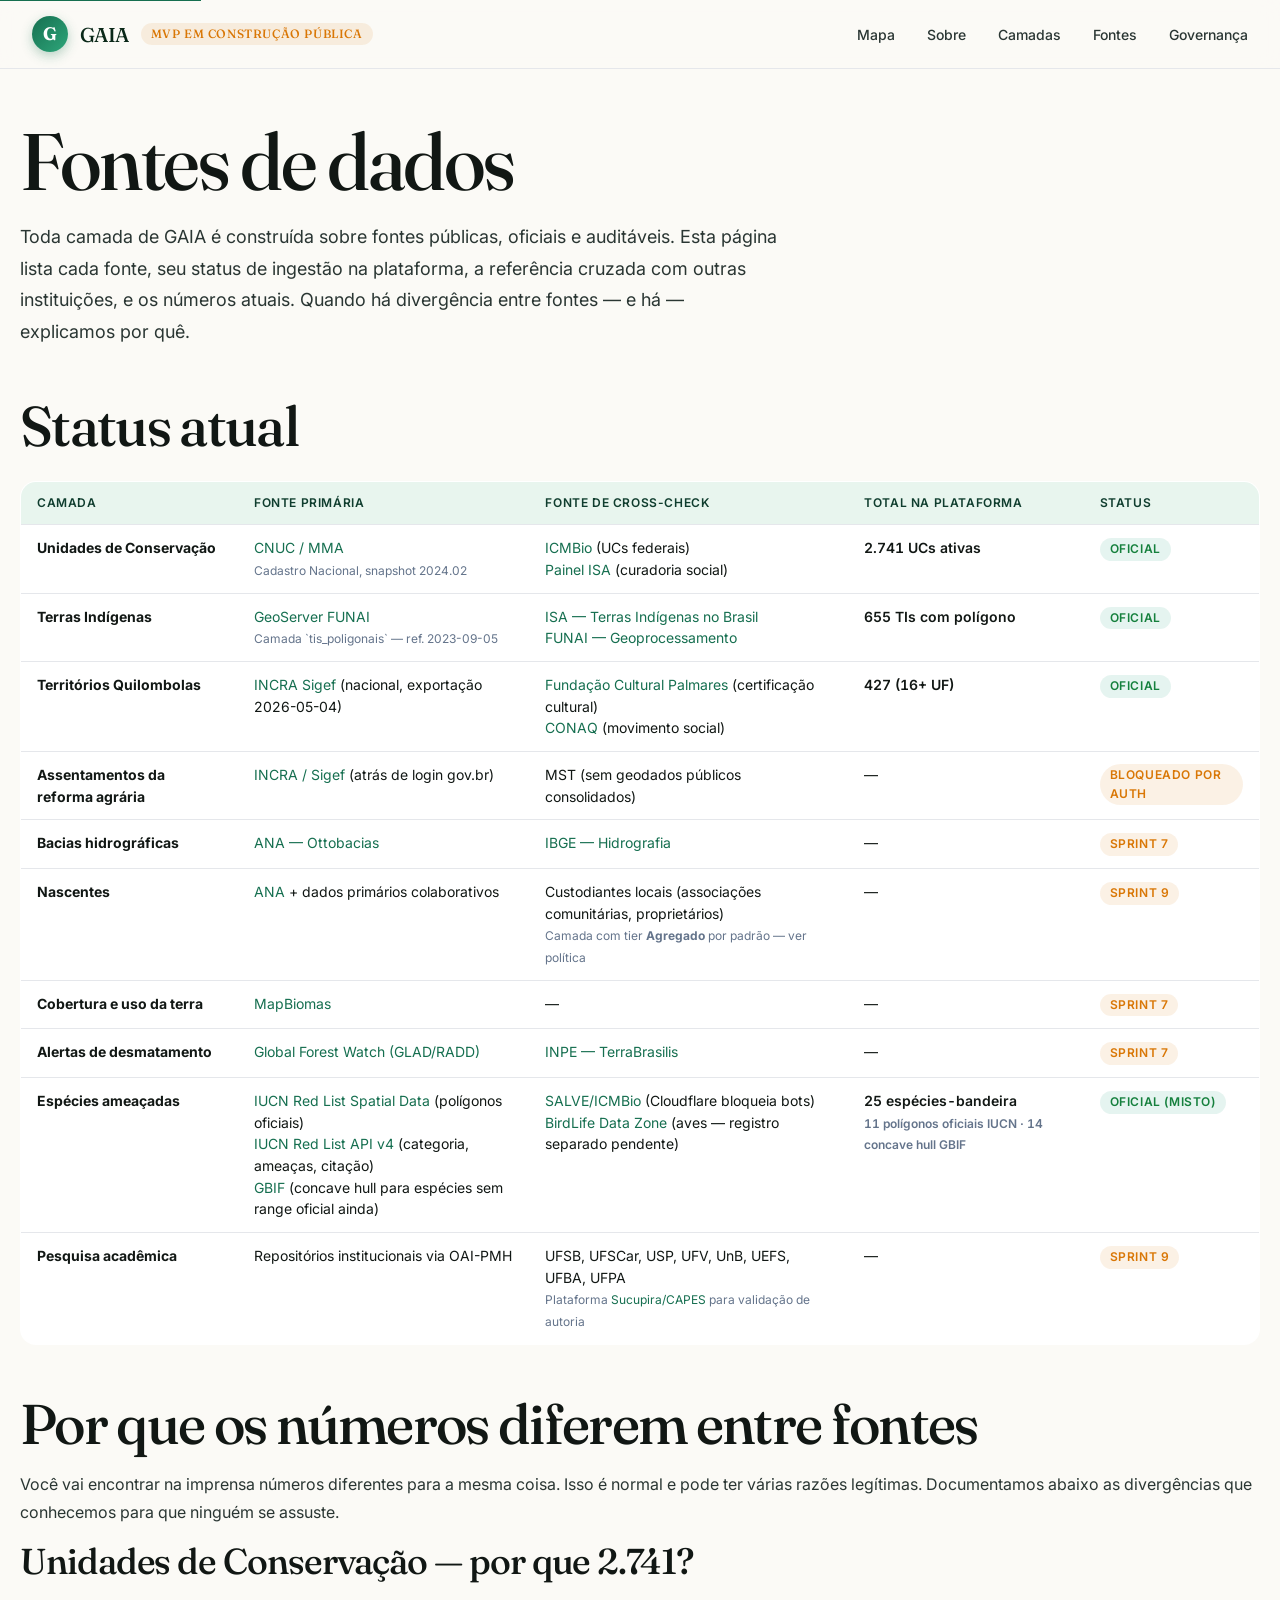
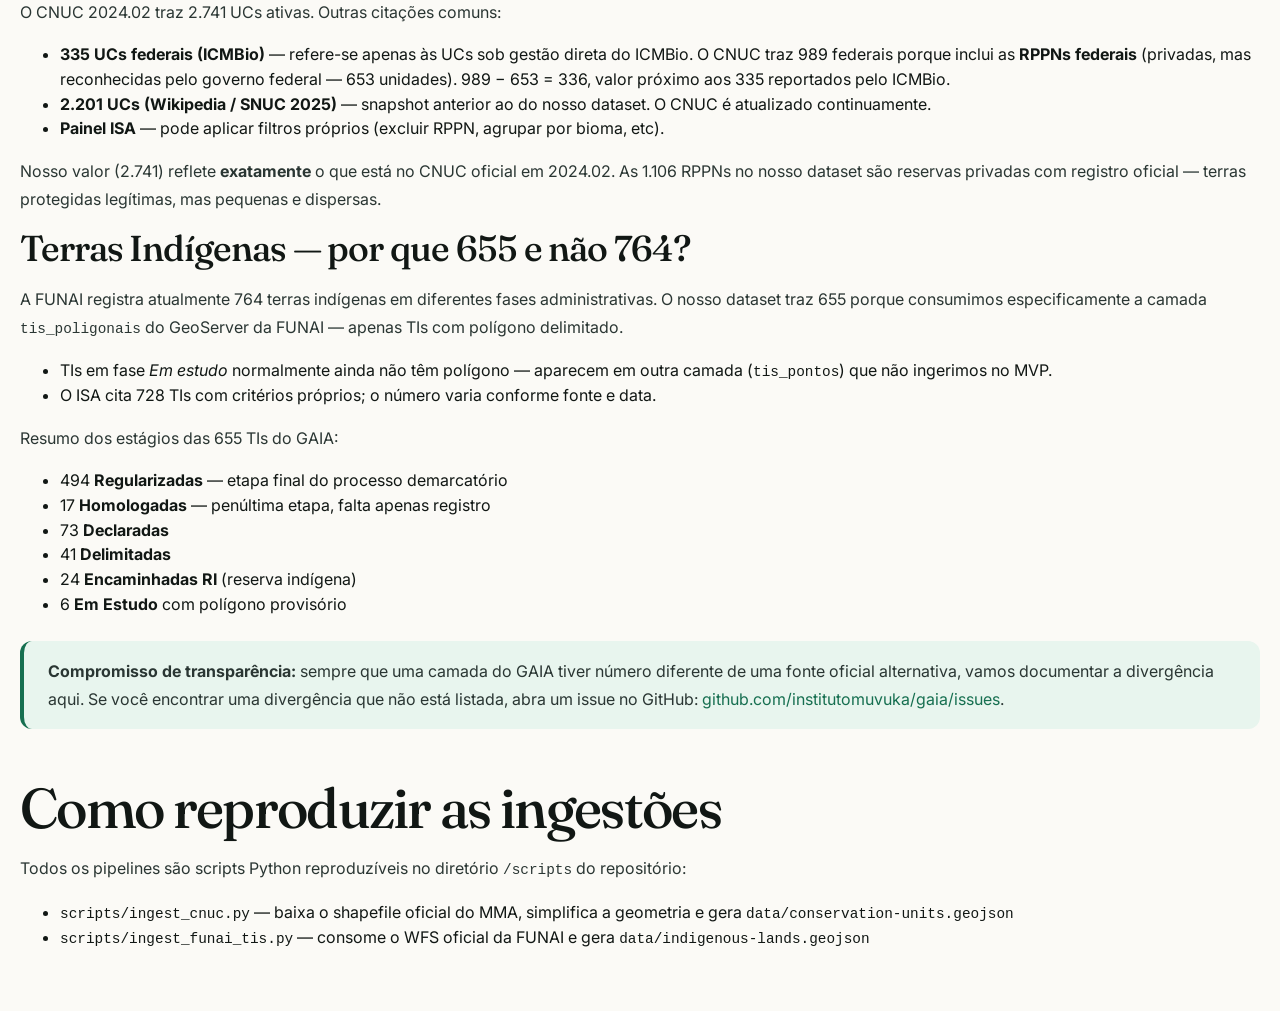
==== commit 5ebcb66a: "feat(quilombolas): cobertura nacional INCRA Sigef — 427 territórios em 16 estados Substitui base par" ====
--- a/modules/governance/fontes.html
+++ b/modules/governance/fontes.html
@@ -130,16 +130,14 @@
         <tr>
           <td><strong>Territórios Quilombolas</strong></td>
           <td>
-            <a href="https://www.gov.br/insa/pt-br/centrais-de-conteudo/mapas" target="_blank" rel="noopener">INSA</a> (republica INCRA)<br>
-            <span style="color: var(--gaia-ink-500); font-size: var(--gaia-text-xs);">Cobertura: Semi-Árido Brasileiro</span>
-          </td>
-          <td>
-            <a href="https://acervofundiario.incra.gov.br/" target="_blank" rel="noopener">INCRA / Sigef</a> (nacional, login gov.br)<br>
-            <a href="https://www.gov.br/palmares/" target="_blank" rel="noopener">Fundação Cultural Palmares</a> (certificação)<br>
+            <a href="https://acervofundiario.incra.gov.br/" target="_blank" rel="noopener">INCRA Sigef</a> (nacional, exportação 2026-05-04)
+          </td>
+          <td>
+            <a href="https://www.gov.br/palmares/" target="_blank" rel="noopener">Fundação Cultural Palmares</a> (certificação cultural)<br>
             <a href="https://www.conaq.org.br/" target="_blank" rel="noopener">CONAQ</a> (movimento social)
           </td>
-          <td class="num">94 (parcial)</td>
-          <td><span class="fontes-status fontes-status--review">Parcial</span></td>
+          <td class="num">427 (16+ UF)</td>
+          <td><span class="fontes-status fontes-status--official">Oficial</span></td>
         </tr>
         <tr>
           <td><strong>Assentamentos da reforma agrária</strong></td>
--- a/styles/tokens.css
+++ b/styles/tokens.css
@@ -1,83 +1,132 @@
 /* ============================================================
-   GAIA — Design tokens
-   Princípio: cada cor, fonte ou espaçamento usado na plataforma
-   nasce aqui. Mudou aqui, muda em todo lugar.
+   GAIA — Design Tokens
+   Sistema visual: tipografia premium (Fraunces serif para títulos +
+   Inter sans para corpo) + paleta inspirada em biomas brasileiros.
    ============================================================ */
+@import url('https://fonts.googleapis.com/css2?family=Inter:wght@400;500;600;700&family=Fraunces:opsz,wght@9..144,400;9..144,500;9..144,700&display=swap');
 
 :root {
-  /* Cores institucionais (Muvuka) */
-  --gaia-green-900: #0F3D2E;   /* mata profunda */
-  --gaia-green-700: #1F6F4A;   /* primário */
-  --gaia-green-500: #2F9362;   /* primário claro */
-  --gaia-green-300: #8FB339;   /* acento (cerrado) */
-  --gaia-green-100: #E8F1E8;   /* fundo claro */
+  /* ====== PALETA ====== */
+  /* Verde principal — profundidade da Mata Atlântica */
+  --gaia-green-950: #0A2818;
+  --gaia-green-900: #0F3D2E;
+  --gaia-green-800: #145039;
+  --gaia-green-700: #166F50;   /* primário */
+  --gaia-green-600: #1F8B65;
+  --gaia-green-500: #2EA67A;   /* primário claro */
+  --gaia-green-400: #6BC79D;
+  --gaia-green-300: #A5DFC1;
+  --gaia-green-200: #D0EDDB;
+  --gaia-green-100: #E8F5EE;
+  --gaia-green-50:  #F4FAF6;
 
-  --gaia-water-700: #1A5F8A;   /* água — usado em hidrografia/nascentes */
+  /* Acento — âmbar dos cerrados, cor de ação */
+  --gaia-amber-700: #B45309;
+  --gaia-amber-600: #D97706;   /* acento */
+  --gaia-amber-500: #F59E0B;
+  --gaia-amber-400: #FBBF24;
+  --gaia-amber-100: #FEF3C7;
+
+  /* Água — azul dos rios e nascentes */
+  --gaia-water-800: #134E5E;
+  --gaia-water-700: #1A5F8A;
   --gaia-water-500: #2F8FBE;
-  --gaia-water-100: #E4F1F8;
+  --gaia-water-300: #93C5DD;
+  --gaia-water-100: #DBEEF7;
 
-  --gaia-earth-700: #8B5A2B;   /* solo / terras */
+  /* Terra — castanhos quilombolas e quentes */
+  --gaia-earth-800: #5A3818;
+  --gaia-earth-700: #8B5A2B;
   --gaia-earth-500: #C68B47;
   --gaia-earth-100: #F6EBDB;
 
-  --gaia-warn-500:  #D97706;   /* alertas (desmatamento) */
-  --gaia-danger-500: #B91C1C;  /* dado restrito / risco */
-  --gaia-success-500: #059669;
+  /* Sinal */
+  --gaia-warn-500:    #D97706;
+  --gaia-danger-500:  #B91C1C;
+  --gaia-success-500: #15803D;
 
-  --gaia-ink-900: #111827;
-  --gaia-ink-700: #1F2937;
-  --gaia-ink-500: #4B5563;
-  --gaia-ink-300: #9CA3AF;
-  --gaia-ink-100: #E5E7EB;
-  --gaia-bg:      #FAFAF7;
+  /* Neutros — paleta greige sofisticada */
+  --gaia-ink-950: #0A0F0D;
+  --gaia-ink-900: #111714;
+  --gaia-ink-800: #1A2420;
+  --gaia-ink-700: #2A3633;
+  --gaia-ink-600: #475569;
+  --gaia-ink-500: #64748B;
+  --gaia-ink-400: #94A3B8;
+  --gaia-ink-300: #CBD5E1;
+  --gaia-ink-200: #E2E8F0;
+  --gaia-ink-100: #F1F5F9;
+  --gaia-ink-50:  #F8FAFC;
+
+  --gaia-bg:      #FBFAF6;     /* greige claro elegante */
   --gaia-card:    #FFFFFF;
   --gaia-border:  #E5E7EB;
 
-  /* Tipografia */
-  --gaia-font-sans: 'Inter', -apple-system, BlinkMacSystemFont, 'Segoe UI', Roboto, sans-serif;
-  --gaia-font-mono: 'JetBrains Mono', 'Consolas', monospace;
+  /* Tier de sensibilidade */
+  --gaia-tier-public:     var(--gaia-success-500);
+  --gaia-tier-aggregated: var(--gaia-amber-600);
+  --gaia-tier-restricted: var(--gaia-danger-500);
 
+  /* ====== TIPOGRAFIA ====== */
+  --gaia-font-sans:   'Inter', -apple-system, BlinkMacSystemFont, 'Segoe UI', sans-serif;
+  --gaia-font-serif:  'Fraunces', Georgia, 'Times New Roman', serif;
+  --gaia-font-mono:   'JetBrains Mono', 'Consolas', monospace;
+
+  /* Escala fluida (clamp para responsividade nativa) */
   --gaia-text-xs:   12px;
   --gaia-text-sm:   14px;
   --gaia-text-base: 16px;
   --gaia-text-lg:   18px;
-  --gaia-text-xl:   22px;
-  --gaia-text-2xl:  28px;
-  --gaia-text-3xl:  36px;
-  --gaia-text-4xl:  48px;
+  --gaia-text-xl:   clamp(20px, 1.5vw, 22px);
+  --gaia-text-2xl:  clamp(24px, 2vw,   28px);
+  --gaia-text-3xl:  clamp(28px, 3vw,   36px);
+  --gaia-text-4xl:  clamp(36px, 5vw,   56px);
+  --gaia-text-5xl:  clamp(44px, 7vw,   80px);
 
-  --gaia-line-tight:  1.2;
-  --gaia-line-normal: 1.5;
-  --gaia-line-loose:  1.7;
+  --gaia-line-tight:  1.1;
+  --gaia-line-snug:   1.3;
+  --gaia-line-normal: 1.55;
+  --gaia-line-loose:  1.75;
 
-  /* Espaçamentos */
-  --gaia-space-1: 4px;
-  --gaia-space-2: 8px;
-  --gaia-space-3: 12px;
-  --gaia-space-4: 16px;
-  --gaia-space-6: 24px;
-  --gaia-space-8: 32px;
+  --gaia-track-tight:  -0.03em;
+  --gaia-track-snug:   -0.015em;
+  --gaia-track-normal:  0;
+
+  /* ====== ESPAÇOS ====== */
+  --gaia-space-1:  4px;
+  --gaia-space-2:  8px;
+  --gaia-space-3:  12px;
+  --gaia-space-4:  16px;
+  --gaia-space-5:  20px;
+  --gaia-space-6:  24px;
+  --gaia-space-8:  32px;
+  --gaia-space-10: 40px;
   --gaia-space-12: 48px;
   --gaia-space-16: 64px;
+  --gaia-space-20: 80px;
+  --gaia-space-24: 96px;
 
-  /* Bordas e sombras */
-  --gaia-radius-sm: 4px;
-  --gaia-radius-md: 8px;
-  --gaia-radius-lg: 12px;
+  /* ====== RAIO ====== */
+  --gaia-radius-xs:   4px;
+  --gaia-radius-sm:   8px;
+  --gaia-radius-md:   12px;
+  --gaia-radius-lg:   16px;
+  --gaia-radius-xl:   24px;
   --gaia-radius-pill: 999px;
 
-  --gaia-shadow-sm: 0 1px 2px rgba(15, 61, 46, 0.04);
-  --gaia-shadow-md: 0 4px 12px rgba(15, 61, 46, 0.08);
-  --gaia-shadow-lg: 0 12px 32px rgba(15, 61, 46, 0.12);
-
-  /* Tier de sensibilidade — referência visual da política de dados */
-  --gaia-tier-public:    var(--gaia-success-500);
-  --gaia-tier-aggregated: var(--gaia-warn-500);
-  --gaia-tier-restricted: var(--gaia-danger-500);
+  /* ====== SOMBRAS — refinadas com tons do tema ====== */
+  --gaia-shadow-xs: 0 1px 2px rgba(15, 61, 46, 0.04);
+  --gaia-shadow-sm: 0 2px 4px rgba(15, 61, 46, 0.06), 0 1px 2px rgba(15, 61, 46, 0.04);
+  --gaia-shadow-md: 0 8px 24px rgba(15, 61, 46, 0.08), 0 2px 4px rgba(15, 61, 46, 0.04);
+  --gaia-shadow-lg: 0 24px 48px rgba(15, 61, 46, 0.12), 0 8px 16px rgba(15, 61, 46, 0.06);
+  --gaia-shadow-xl: 0 32px 64px rgba(15, 61, 46, 0.16);
 
   /* Z-index */
   --gaia-z-base:    1;
   --gaia-z-overlay: 10;
   --gaia-z-modal:   100;
   --gaia-z-toast:   1000;
+
+  /* Transição padrão */
+  --gaia-transition: 200ms cubic-bezier(0.4, 0, 0.2, 1);
 }
--- a/styles/base.css
+++ b/styles/base.css
@@ -1,13 +1,8 @@
 /* ============================================================
-   GAIA — Base styles
-   Reset minimalista + tipografia base.
+   GAIA — Base styles (reset + tipografia)
    ============================================================ */
-
-@import url('https://fonts.googleapis.com/css2?family=Inter:wght@400;500;600;700&display=swap');
-
 *, *::before, *::after { box-sizing: border-box; }
-
-html { -webkit-text-size-adjust: 100%; }
+html { -webkit-text-size-adjust: 100%; scroll-behavior: smooth; }
 
 body {
   margin: 0;
@@ -18,22 +13,46 @@
   background: var(--gaia-bg);
   -webkit-font-smoothing: antialiased;
   -moz-osx-font-smoothing: grayscale;
+  text-rendering: optimizeLegibility;
 }
 
-h1, h2, h3, h4, h5, h6 { margin: 0 0 var(--gaia-space-4); line-height: var(--gaia-line-tight); color: var(--gaia-ink-900); }
-h1 { font-size: var(--gaia-text-4xl); font-weight: 700; letter-spacing: -0.02em; }
-h2 { font-size: var(--gaia-text-3xl); font-weight: 700; letter-spacing: -0.01em; }
-h3 { font-size: var(--gaia-text-2xl); font-weight: 600; }
-h4 { font-size: var(--gaia-text-xl); font-weight: 600; }
+h1, h2, h3, h4, h5, h6 {
+  margin: 0 0 var(--gaia-space-4);
+  font-family: var(--gaia-font-serif);
+  font-weight: 500;
+  line-height: var(--gaia-line-tight);
+  letter-spacing: var(--gaia-track-tight);
+  color: var(--gaia-ink-900);
+}
+h1 { font-size: var(--gaia-text-5xl); font-weight: 500; }
+h2 { font-size: var(--gaia-text-4xl); font-weight: 500; }
+h3 { font-size: var(--gaia-text-3xl); font-weight: 500; }
+h4 { font-size: var(--gaia-text-2xl); font-weight: 500; letter-spacing: var(--gaia-track-snug); }
 
-p { margin: 0 0 var(--gaia-space-4); color: var(--gaia-ink-700); }
+p {
+  margin: 0 0 var(--gaia-space-4);
+  color: var(--gaia-ink-700);
+  line-height: var(--gaia-line-loose);
+}
 
-a { color: var(--gaia-green-700); text-decoration: none; }
-a:hover { text-decoration: underline; }
+a {
+  color: var(--gaia-green-700);
+  text-decoration: none;
+  transition: color var(--gaia-transition);
+}
+a:hover { color: var(--gaia-green-900); }
 
 img, svg { display: block; max-width: 100%; }
 
-button { font-family: inherit; cursor: pointer; }
+button {
+  font-family: inherit;
+  cursor: pointer;
+  -webkit-appearance: none;
+  appearance: none;
+  background: transparent;
+  border: 0;
+  color: inherit;
+}
 
 code, pre {
   font-family: var(--gaia-font-mono);
@@ -48,29 +67,29 @@
 
 /* Acessibilidade */
 :focus-visible {
-  outline: 3px solid var(--gaia-green-500);
-  outline-offset: 2px;
+  outline: 2px solid var(--gaia-green-500);
+  outline-offset: 3px;
+  border-radius: var(--gaia-radius-xs);
 }
-
 .sr-only {
-  position: absolute;
-  width: 1px; height: 1px;
-  padding: 0; margin: -1px;
-  overflow: hidden;
-  clip: rect(0,0,0,0);
-  white-space: nowrap;
-  border: 0;
+  position: absolute; width: 1px; height: 1px; padding: 0; margin: -1px;
+  overflow: hidden; clip: rect(0,0,0,0); white-space: nowrap; border: 0;
 }
-
 .skip-link {
   position: absolute; top: -40px; left: 0;
-  background: var(--gaia-green-700);
-  color: white;
+  background: var(--gaia-green-700); color: white;
   padding: var(--gaia-space-2) var(--gaia-space-4);
   z-index: var(--gaia-z-modal);
+  font-weight: 600;
 }
 .skip-link:focus { top: 0; }
 
 @media (prefers-reduced-motion: reduce) {
   *, *::before, *::after { transition-duration: 0.01ms !important; animation-duration: 0.01ms !important; }
 }
+
+/* Selection */
+::selection {
+  background: var(--gaia-green-200);
+  color: var(--gaia-green-900);
+}
--- a/styles/components.css
+++ b/styles/components.css
@@ -1,70 +1,115 @@
 /* ============================================================
-   GAIA — Componentes reutilizáveis
-   Cada componente é uma classe única, sem dependências.
+   GAIA — Componentes
    ============================================================ */
 
 /* ---- Container ---- */
 .gaia-container {
   width: 100%;
-  max-width: 1200px;
+  max-width: 1240px;
   margin: 0 auto;
   padding: 0 var(--gaia-space-6);
 }
 
-/* ---- Header institucional ---- */
+/* ---- Header sticky transparente ---- */
 .gaia-header {
   display: flex;
   align-items: center;
   justify-content: space-between;
-  padding: var(--gaia-space-4) var(--gaia-space-6);
-  background: var(--gaia-card);
+  padding: var(--gaia-space-4) var(--gaia-space-8);
+  background: rgba(251, 250, 246, 0.85);
+  backdrop-filter: blur(12px);
+  -webkit-backdrop-filter: blur(12px);
   border-bottom: 1px solid var(--gaia-border);
-  position: sticky; top: 0; z-index: var(--gaia-z-overlay);
+  position: sticky; top: 0;
+  z-index: var(--gaia-z-overlay);
 }
 .gaia-header__brand {
   display: flex; align-items: center; gap: var(--gaia-space-3);
-  font-weight: 700; font-size: var(--gaia-text-xl);
-  color: var(--gaia-green-900);
+  font-family: var(--gaia-font-serif);
+  font-size: var(--gaia-text-xl);
+  font-weight: 500;
+  letter-spacing: var(--gaia-track-tight);
+  color: var(--gaia-green-950);
 }
 .gaia-header__brand-mark {
   width: 36px; height: 36px;
-  background: var(--gaia-green-700);
+  background: linear-gradient(135deg, var(--gaia-green-700), var(--gaia-green-500));
   border-radius: var(--gaia-radius-pill);
   display: flex; align-items: center; justify-content: center;
-  color: white; font-weight: 700; font-size: var(--gaia-text-lg);
+  color: white; font-family: var(--gaia-font-serif); font-weight: 700; font-size: 18px;
+  box-shadow: 0 4px 12px rgba(22, 111, 80, 0.3);
 }
 .gaia-header__nav {
-  display: flex; gap: var(--gaia-space-6);
+  display: flex; gap: var(--gaia-space-8);
   list-style: none; padding: 0; margin: 0;
 }
 .gaia-header__nav a {
   color: var(--gaia-ink-700);
   font-weight: 500;
   font-size: var(--gaia-text-sm);
-}
-.gaia-header__nav a:hover { color: var(--gaia-green-700); }
+  position: relative;
+}
+.gaia-header__nav a::after {
+  content: ''; position: absolute; bottom: -6px; left: 0; right: 0;
+  height: 2px; background: var(--gaia-green-700);
+  transform: scaleX(0); transform-origin: left;
+  transition: transform var(--gaia-transition);
+}
+.gaia-header__nav a:hover { color: var(--gaia-green-900); }
+.gaia-header__nav a:hover::after { transform: scaleX(1); }
+
+/* ---- Status pill ---- */
+.gaia-pill {
+  display: inline-flex; align-items: center; gap: 6px;
+  padding: 4px 12px;
+  font-size: 11px;
+  font-weight: 600;
+  letter-spacing: 0.08em;
+  text-transform: uppercase;
+  border-radius: var(--gaia-radius-pill);
+  background: var(--gaia-amber-100);
+  color: var(--gaia-amber-700);
+}
+.gaia-pill--alpha { background: var(--gaia-amber-100); color: var(--gaia-amber-700); }
+.gaia-pill__dot {
+  width: 6px; height: 6px; border-radius: 50%;
+  background: currentColor;
+  animation: gaia-pulse 2s ease-in-out infinite;
+}
+@keyframes gaia-pulse { 50% { opacity: 0.5; } }
 
 /* ---- Botões ---- */
 .gaia-btn {
   display: inline-flex; align-items: center; gap: var(--gaia-space-2);
-  padding: var(--gaia-space-3) var(--gaia-space-6);
-  font-size: var(--gaia-text-sm);
-  font-weight: 600;
-  border-radius: var(--gaia-radius-md);
+  padding: 14px 28px;
+  font-family: inherit; font-size: var(--gaia-text-sm); font-weight: 600;
+  border-radius: var(--gaia-radius-pill);
   border: 1px solid transparent;
-  transition: all 150ms ease;
+  transition: all var(--gaia-transition);
+  cursor: pointer;
+  white-space: nowrap;
 }
 .gaia-btn--primary {
-  background: var(--gaia-green-700);
+  background: var(--gaia-green-900);
   color: white;
-}
-.gaia-btn--primary:hover { background: var(--gaia-green-900); }
+  box-shadow: 0 4px 14px rgba(15, 61, 46, 0.25);
+}
+.gaia-btn--primary:hover {
+  background: var(--gaia-green-950);
+  transform: translateY(-1px);
+  box-shadow: 0 8px 24px rgba(15, 61, 46, 0.35);
+}
 .gaia-btn--secondary {
   background: var(--gaia-card);
-  color: var(--gaia-ink-700);
+  color: var(--gaia-ink-900);
   border-color: var(--gaia-border);
 }
-.gaia-btn--secondary:hover { border-color: var(--gaia-green-500); color: var(--gaia-green-700); }
+.gaia-btn--secondary:hover { border-color: var(--gaia-green-700); color: var(--gaia-green-900); }
+.gaia-btn--ghost {
+  background: transparent; color: var(--gaia-ink-700);
+  padding: 10px 16px;
+}
+.gaia-btn--ghost:hover { background: var(--gaia-ink-100); }
 
 /* ---- Card ---- */
 .gaia-card {
@@ -72,116 +117,242 @@
   border: 1px solid var(--gaia-border);
   border-radius: var(--gaia-radius-lg);
   padding: var(--gaia-space-6);
-  box-shadow: var(--gaia-shadow-sm);
+  box-shadow: var(--gaia-shadow-xs);
+  transition: all var(--gaia-transition);
+}
+.gaia-card:hover {
+  border-color: var(--gaia-green-300);
+  box-shadow: var(--gaia-shadow-md);
+  transform: translateY(-2px);
 }
 
 /* ---- Hero ---- */
 .gaia-hero {
-  padding: var(--gaia-space-16) 0 var(--gaia-space-12);
-  background: linear-gradient(135deg, var(--gaia-green-100) 0%, var(--gaia-water-100) 100%);
-  border-bottom: 1px solid var(--gaia-border);
+  position: relative;
+  padding: var(--gaia-space-24) 0 var(--gaia-space-20);
+  background: var(--gaia-bg);
+  overflow: hidden;
+}
+.gaia-hero::before {
+  content: '';
+  position: absolute; inset: 0;
+  background:
+    radial-gradient(ellipse 80% 60% at 80% 20%, rgba(46, 166, 122, 0.10), transparent 60%),
+    radial-gradient(ellipse 60% 40% at 20% 80%, rgba(217, 119, 6, 0.08), transparent 60%);
+  pointer-events: none;
+}
+.gaia-hero__content {
+  position: relative;
+  max-width: 920px;
+}
+.gaia-hero__eyebrow {
+  display: inline-flex; align-items: center; gap: var(--gaia-space-2);
+  font-size: var(--gaia-text-sm);
+  font-weight: 600;
+  color: var(--gaia-green-800);
+  text-transform: uppercase;
+  letter-spacing: 0.12em;
+  margin-bottom: var(--gaia-space-6);
+}
+.gaia-hero__eyebrow::before {
+  content: ''; width: 32px; height: 2px;
+  background: var(--gaia-green-700);
 }
 .gaia-hero__title {
-  font-size: clamp(36px, 6vw, 64px);
-  font-weight: 700;
-  letter-spacing: -0.03em;
+  font-family: var(--gaia-font-serif);
+  font-size: var(--gaia-text-5xl);
+  font-weight: 500;
+  letter-spacing: var(--gaia-track-tight);
   line-height: 1.05;
-  color: var(--gaia-green-900);
-  margin-bottom: var(--gaia-space-6);
-}
-.gaia-hero__title em { color: var(--gaia-green-700); font-style: normal; }
+  color: var(--gaia-green-950);
+  margin: 0 0 var(--gaia-space-8);
+}
+.gaia-hero__title em {
+  font-style: italic;
+  color: var(--gaia-green-700);
+  font-weight: 400;
+}
 .gaia-hero__lead {
   font-size: var(--gaia-text-xl);
   line-height: var(--gaia-line-loose);
   color: var(--gaia-ink-700);
+  max-width: 680px;
+  margin-bottom: var(--gaia-space-10);
+}
+.gaia-hero__cta {
+  display: flex; gap: var(--gaia-space-4); flex-wrap: wrap;
+  margin-bottom: var(--gaia-space-12);
+}
+
+/* ---- Stats grid ---- */
+.gaia-stats {
+  display: grid;
+  grid-template-columns: repeat(auto-fit, minmax(180px, 1fr));
+  gap: var(--gaia-space-6);
+  padding-top: var(--gaia-space-8);
+  border-top: 1px solid var(--gaia-border);
+}
+.gaia-stat {}
+.gaia-stat__num {
+  font-family: var(--gaia-font-serif);
+  font-size: var(--gaia-text-4xl);
+  font-weight: 500;
+  color: var(--gaia-green-800);
+  line-height: 1;
+  letter-spacing: var(--gaia-track-tight);
+  display: block;
+}
+.gaia-stat__label {
+  font-size: var(--gaia-text-sm);
+  color: var(--gaia-ink-600);
+  margin-top: var(--gaia-space-2);
+}
+
+/* ---- Section ---- */
+.gaia-section {
+  padding: var(--gaia-space-24) 0;
+}
+.gaia-section__eyebrow {
+  font-size: var(--gaia-text-sm);
+  font-weight: 600;
+  color: var(--gaia-green-700);
+  text-transform: uppercase;
+  letter-spacing: 0.12em;
+  margin-bottom: var(--gaia-space-4);
+  display: block;
+}
+.gaia-section__title {
+  font-size: var(--gaia-text-4xl);
+  margin-bottom: var(--gaia-space-6);
+  max-width: 760px;
+}
+.gaia-section__lead {
+  font-size: var(--gaia-text-lg);
   max-width: 720px;
-}
-.gaia-hero__cta {
-  display: flex; gap: var(--gaia-space-4); margin-top: var(--gaia-space-8); flex-wrap: wrap;
+  color: var(--gaia-ink-700);
 }
 
 /* ---- Grid de features ---- */
 .gaia-grid {
   display: grid;
-  gap: var(--gaia-space-6);
+  gap: var(--gaia-space-5);
   grid-template-columns: repeat(auto-fit, minmax(280px, 1fr));
-}
+  margin-top: var(--gaia-space-10);
+}
+.gaia-feature {
+  background: var(--gaia-card);
+  border: 1px solid var(--gaia-border);
+  border-radius: var(--gaia-radius-lg);
+  padding: var(--gaia-space-6);
+  transition: all var(--gaia-transition);
+  position: relative;
+  overflow: hidden;
+}
+.gaia-feature::before {
+  content: '';
+  position: absolute; top: 0; left: 0; right: 0; height: 3px;
+  background: var(--gaia-feature-color, var(--gaia-green-700));
+  opacity: 0; transition: opacity var(--gaia-transition);
+}
+.gaia-feature:hover {
+  border-color: var(--gaia-feature-color, var(--gaia-green-300));
+  transform: translateY(-4px);
+  box-shadow: var(--gaia-shadow-md);
+}
+.gaia-feature:hover::before { opacity: 1; }
 .gaia-feature__icon {
   width: 48px; height: 48px;
   border-radius: var(--gaia-radius-md);
   background: var(--gaia-green-100);
-  color: var(--gaia-green-700);
   display: flex; align-items: center; justify-content: center;
-  font-size: var(--gaia-text-2xl);
+  font-size: 24px;
   margin-bottom: var(--gaia-space-4);
 }
 .gaia-feature__title {
-  font-size: var(--gaia-text-lg);
-  font-weight: 600;
+  font-family: var(--gaia-font-serif);
+  font-size: var(--gaia-text-xl);
+  font-weight: 500;
+  letter-spacing: var(--gaia-track-snug);
+  color: var(--gaia-ink-900);
   margin-bottom: var(--gaia-space-2);
 }
 .gaia-feature__desc {
   font-size: var(--gaia-text-sm);
-  color: var(--gaia-ink-500);
-}
-
-/* ---- Tier badge (política de dados sensíveis) ---- */
+  color: var(--gaia-ink-600);
+  line-height: var(--gaia-line-normal);
+  margin-bottom: var(--gaia-space-3);
+}
+
+/* ---- Tier badge ---- */
 .gaia-tier {
-  display: inline-flex; align-items: center; gap: var(--gaia-space-2);
-  padding: var(--gaia-space-1) var(--gaia-space-3);
+  display: inline-flex; align-items: center; gap: 6px;
+  padding: 4px 10px;
   border-radius: var(--gaia-radius-pill);
-  font-size: var(--gaia-text-xs);
-  font-weight: 600;
-  text-transform: uppercase;
-  letter-spacing: 0.05em;
-}
-.gaia-tier--public {
-  background: rgba(5, 150, 105, 0.1);
-  color: var(--gaia-success-500);
-}
-.gaia-tier--aggregated {
-  background: rgba(217, 119, 6, 0.1);
-  color: var(--gaia-warn-500);
-}
-.gaia-tier--restricted {
-  background: rgba(185, 28, 28, 0.1);
-  color: var(--gaia-danger-500);
-}
-.gaia-tier__dot {
-  width: 8px; height: 8px; border-radius: 50%;
-  background: currentColor;
-}
+  font-size: 11px;
+  font-weight: 600;
+  text-transform: uppercase;
+  letter-spacing: 0.06em;
+}
+.gaia-tier--public { background: rgba(21, 128, 61, 0.1); color: var(--gaia-success-500); }
+.gaia-tier--aggregated { background: rgba(217, 119, 6, 0.1); color: var(--gaia-amber-700); }
+.gaia-tier--restricted { background: rgba(185, 28, 28, 0.1); color: var(--gaia-danger-500); }
+.gaia-tier__dot { width: 6px; height: 6px; border-radius: 50%; background: currentColor; }
+
+/* ---- Manifesto callout ---- */
+.gaia-manifesto {
+  background:
+    radial-gradient(ellipse at top right, rgba(46, 166, 122, 0.10), transparent 60%),
+    var(--gaia-green-950);
+  color: var(--gaia-green-100);
+  padding: var(--gaia-space-20) 0;
+  position: relative;
+  overflow: hidden;
+}
+.gaia-manifesto h2 { color: white; }
+.gaia-manifesto p { color: var(--gaia-green-200); }
+.gaia-manifesto a { color: var(--gaia-amber-400); }
 
 /* ---- Footer ---- */
 .gaia-footer {
-  background: var(--gaia-green-900);
-  color: var(--gaia-green-100);
-  padding: var(--gaia-space-12) 0 var(--gaia-space-6);
+  background: var(--gaia-ink-950);
+  color: var(--gaia-ink-300);
+  padding: var(--gaia-space-16) 0 var(--gaia-space-8);
 }
 .gaia-footer__grid {
   display: grid;
   grid-template-columns: 2fr 1fr 1fr 1fr;
-  gap: var(--gaia-space-8);
-  margin-bottom: var(--gaia-space-8);
+  gap: var(--gaia-space-12);
+  margin-bottom: var(--gaia-space-12);
 }
 .gaia-footer h4 {
+  font-family: var(--gaia-font-sans);
   color: white;
-  font-size: var(--gaia-text-sm);
-  text-transform: uppercase;
-  letter-spacing: 0.1em;
+  font-size: var(--gaia-text-xs);
+  text-transform: uppercase;
+  letter-spacing: 0.12em;
   margin-bottom: var(--gaia-space-4);
+  font-weight: 600;
 }
 .gaia-footer ul { list-style: none; padding: 0; margin: 0; }
 .gaia-footer ul li { margin-bottom: var(--gaia-space-2); }
-.gaia-footer a { color: var(--gaia-green-100); font-size: var(--gaia-text-sm); }
+.gaia-footer a {
+  color: var(--gaia-ink-300);
+  font-size: var(--gaia-text-sm);
+  transition: color var(--gaia-transition);
+}
 .gaia-footer a:hover { color: white; }
 .gaia-footer__legal {
   border-top: 1px solid rgba(255,255,255,0.1);
   padding-top: var(--gaia-space-6);
   font-size: var(--gaia-text-xs);
-  color: rgba(232, 241, 232, 0.6);
-}
-@media (max-width: 720px) {
-  .gaia-footer__grid { grid-template-columns: 1fr 1fr; }
+  color: var(--gaia-ink-400);
+  display: flex; justify-content: space-between; flex-wrap: wrap; gap: var(--gaia-space-3);
+}
+
+@media (max-width: 768px) {
+  .gaia-header { padding: var(--gaia-space-3) var(--gaia-space-4); }
   .gaia-header__nav { display: none; }
-}
+  .gaia-hero { padding: var(--gaia-space-16) 0 var(--gaia-space-12); }
+  .gaia-section { padding: var(--gaia-space-16) 0; }
+  .gaia-footer__grid { grid-template-columns: 1fr 1fr; gap: var(--gaia-space-8); }
+}
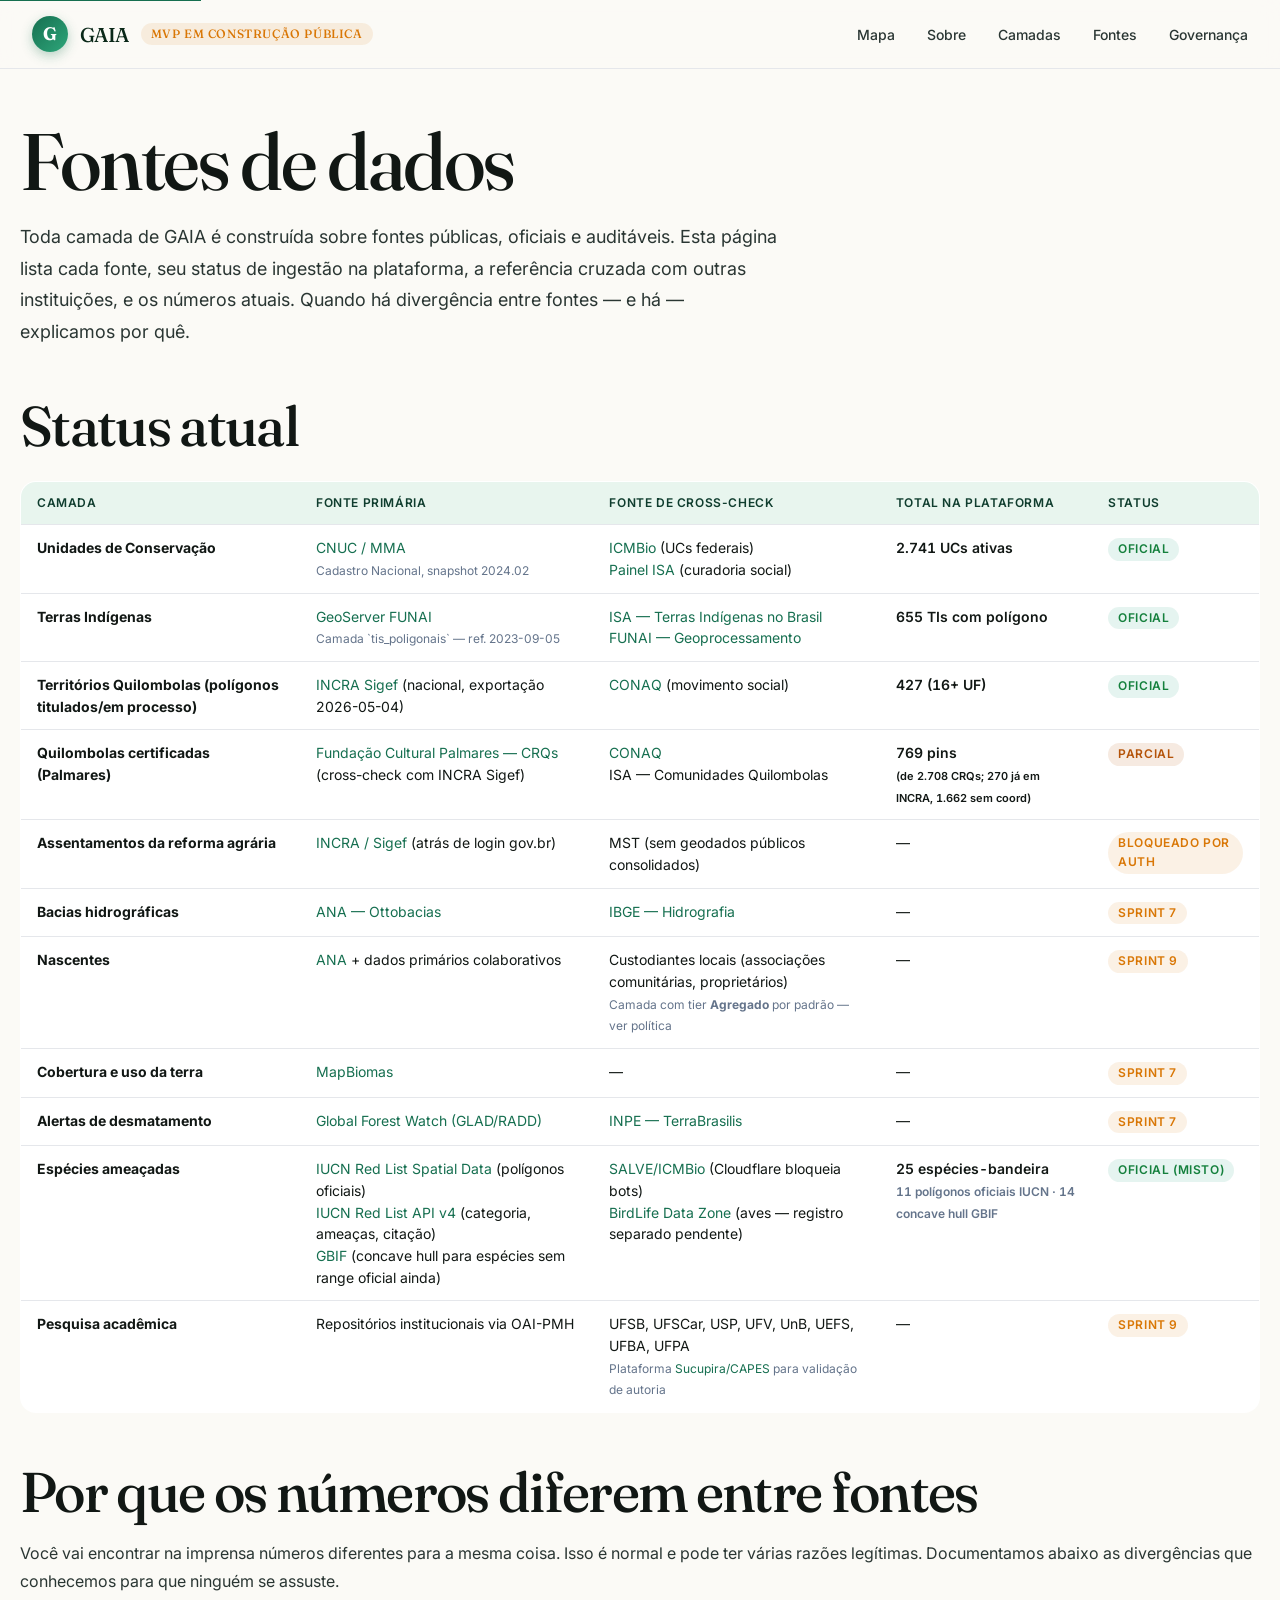
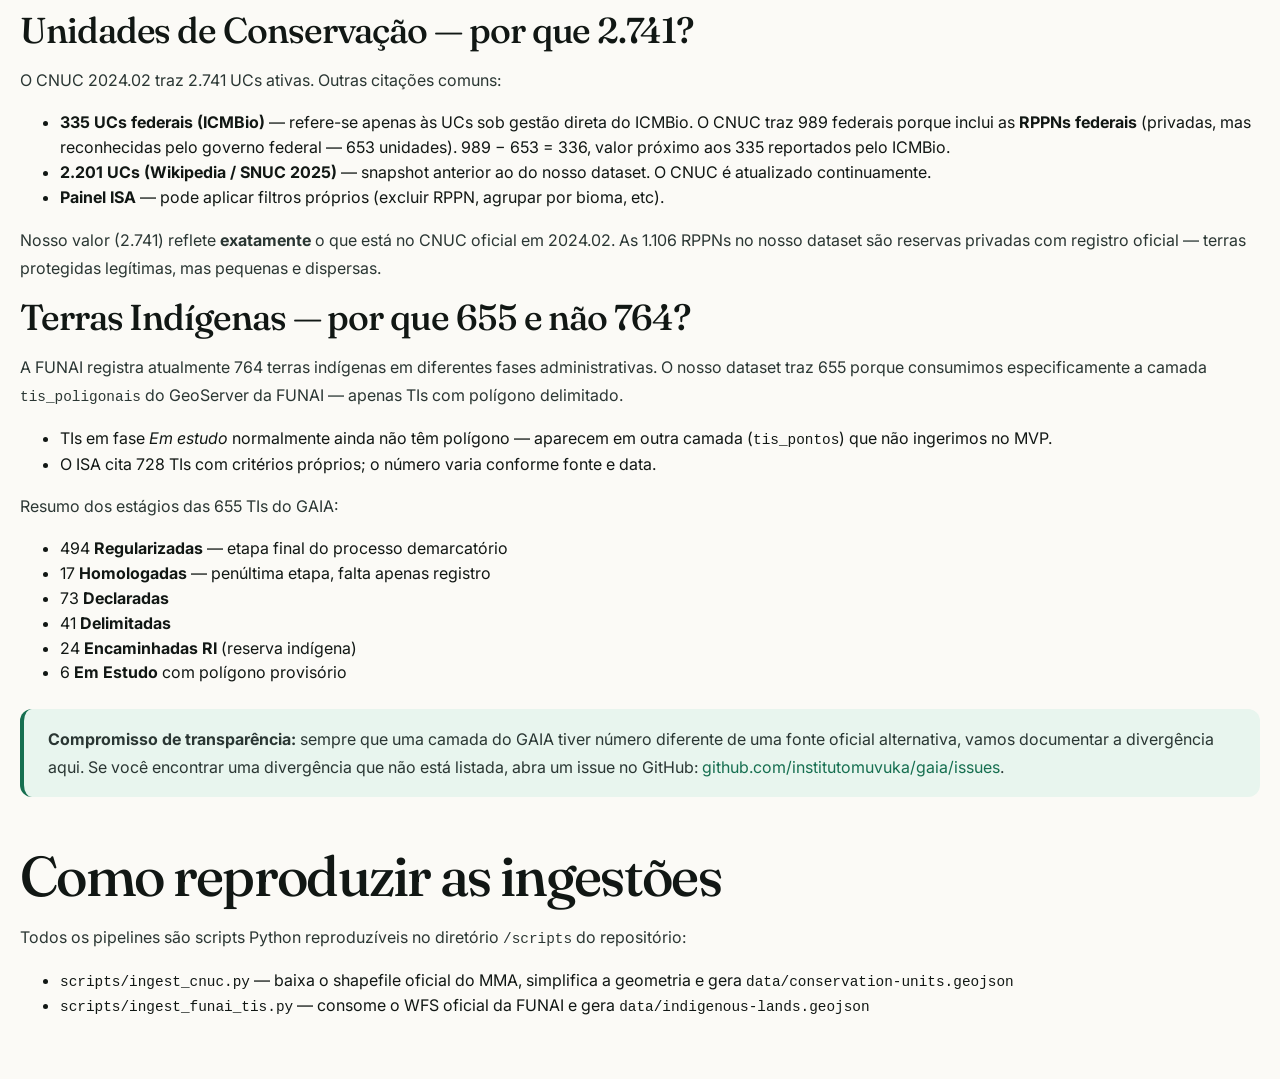
==== commit f7026e14: "feat(quilombolas): add Palmares pins layer (Option D, cross-check with INCRA) Cross-checked Fundação" ====
--- a/modules/governance/fontes.html
+++ b/modules/governance/fontes.html
@@ -49,6 +49,7 @@
     }
     .fontes-status--official { background: rgba(5, 150, 105, 0.1); color: var(--gaia-success-500); }
     .fontes-status--planned  { background: rgba(217, 119, 6, 0.1); color: var(--gaia-warn-500); }
+    .fontes-status--partial  { background: rgba(180, 83, 9, 0.12); color: #B45309; }
     .fontes-status--review   { background: rgba(31, 111, 74, 0.1); color: var(--gaia-green-700); }
 
     .fontes-callout {
@@ -128,16 +129,27 @@
           <td><span class="fontes-status fontes-status--official">Oficial</span></td>
         </tr>
         <tr>
-          <td><strong>Territórios Quilombolas</strong></td>
+          <td><strong>Territórios Quilombolas (polígonos titulados/em processo)</strong></td>
           <td>
             <a href="https://acervofundiario.incra.gov.br/" target="_blank" rel="noopener">INCRA Sigef</a> (nacional, exportação 2026-05-04)
           </td>
           <td>
-            <a href="https://www.gov.br/palmares/" target="_blank" rel="noopener">Fundação Cultural Palmares</a> (certificação cultural)<br>
             <a href="https://www.conaq.org.br/" target="_blank" rel="noopener">CONAQ</a> (movimento social)
           </td>
           <td class="num">427 (16+ UF)</td>
           <td><span class="fontes-status fontes-status--official">Oficial</span></td>
+        </tr>
+        <tr>
+          <td><strong>Quilombolas certificadas (Palmares)</strong></td>
+          <td>
+            <a href="https://www.gov.br/palmares/pt-br/departamentos/protecao-preservacao-e-articulacao/certificacao-quilombola" target="_blank" rel="noopener">Fundação Cultural Palmares — CRQs</a> (cross-check com INCRA Sigef)
+          </td>
+          <td>
+            <a href="https://www.conaq.org.br/" target="_blank" rel="noopener">CONAQ</a><br>
+            ISA — Comunidades Quilombolas
+          </td>
+          <td class="num">769 pins<br><span style="font-size:11px;color:var(--gaia-text-secondary);">(de 2.708 CRQs; 270 já em INCRA, 1.662 sem coord)</span></td>
+          <td><span class="fontes-status fontes-status--partial">Parcial</span></td>
         </tr>
         <tr>
           <td><strong>Assentamentos da reforma agrária</strong></td>
